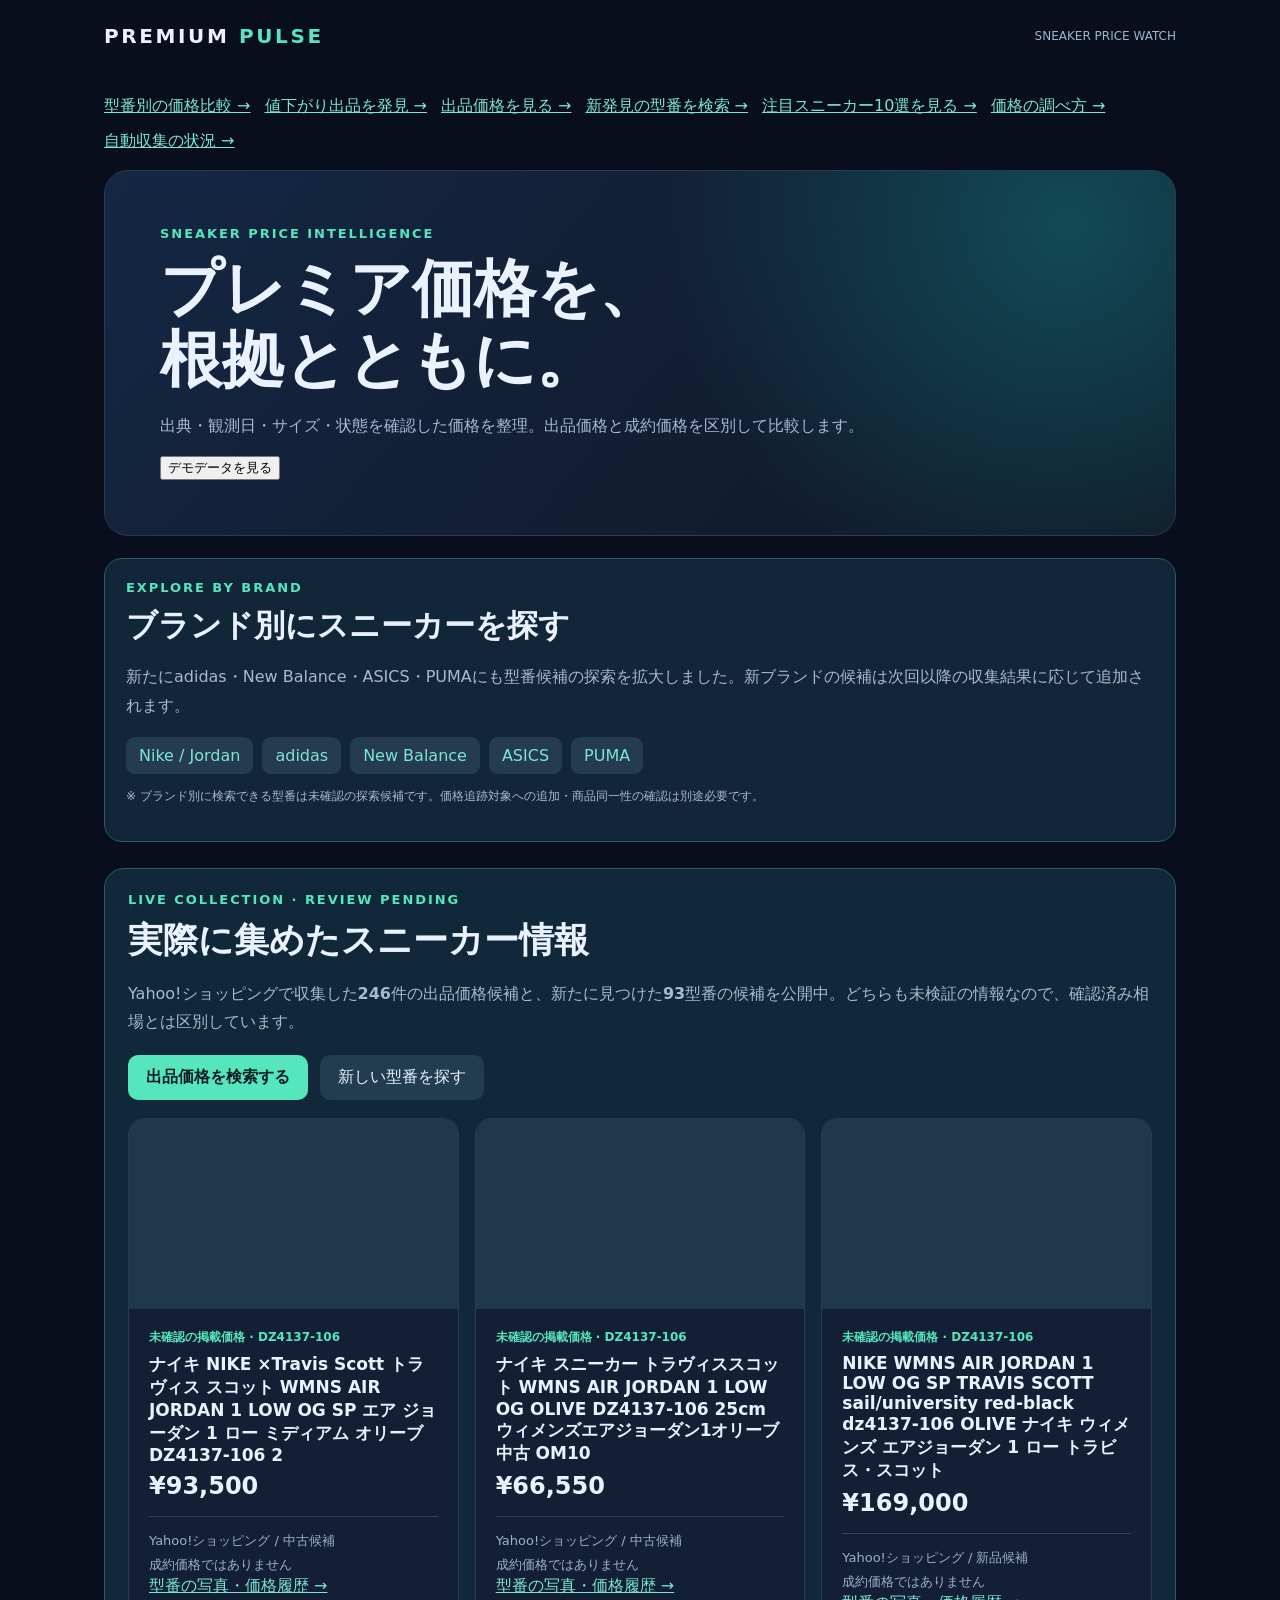
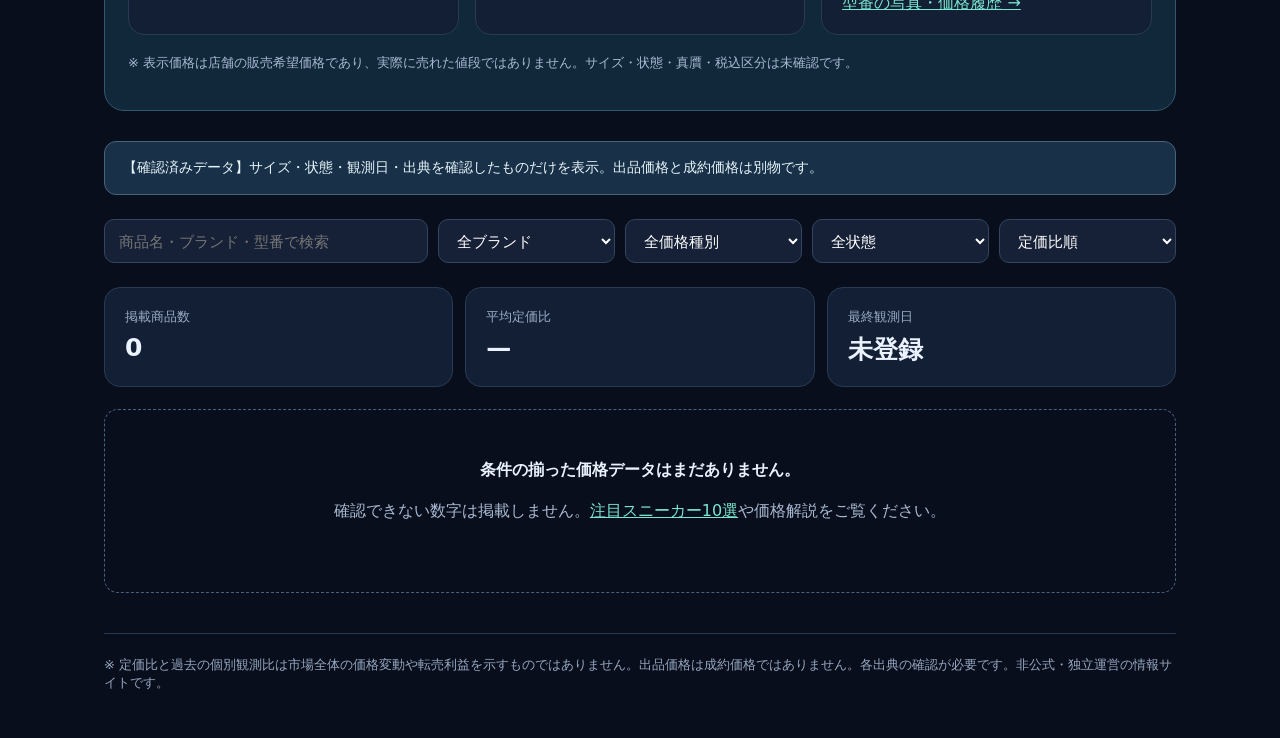
==== index.html @ 26bb5012 "Promote multi-brand sneaker discovery on homepage" ====
<!doctype html><html lang="ja"><head><meta charset="UTF-8"><meta name="viewport" content="width=device-width,initial-scale=1"><title>PREMIUM PULSE｜スニーカー価格ウォッチ</title><meta name="description" content="出典を確認できるスニーカー価格情報を整理。定価と参考出品価格を比較します。"><style>
:root{font-family:system-ui,-apple-system,'Hiragino Kaku Gothic ProN',Meiryo,sans-serif;color:#eaf1ff;background:#080e1b}*{box-sizing:border-box}body{margin:0}main{max-width:1120px;padding:24px;margin:auto}header{display:flex;align-items:center;justify-content:space-between;gap:12px;margin-bottom:48px}.logo{font-weight:900;letter-spacing:.13em;font-size:20px}.logo span{color:#55e6bd}.eyebrow{color:#55e6bd;font-size:13px;letter-spacing:.15em;font-weight:800}h1{font-size:clamp(32px,6vw,62px);line-height:1.15;margin:12px 0}p{color:#a9b9d2;line-height:1.8}.hero{border:1px solid #283a54;border-radius:24px;padding:clamp(22px,5vw,55px);background:radial-gradient(circle at 90% 15%,#124a56,transparent 40%),linear-gradient(130deg,#142743,#101725);margin-bottom:22px}.notice{background:#193148;color:#e7f5fb;border:1px solid #466577;padding:14px 18px;border-radius:12px;font-size:14px;line-height:1.7}.controls{display:flex;flex-wrap:wrap;gap:10px;margin:24px 0}.controls>*{min-height:44px;border-radius:10px;border:1px solid #34455f;background:#162137;color:white;padding:10px 14px;font-size:15px}input{flex:2;min-width:200px}select{flex:1;min-width:150px}button{cursor:pointer}button:hover{border-color:#55e6bd}.stats{display:grid;grid-template-columns:repeat(3,1fr);gap:12px;margin-bottom:22px}.stat,.card{background:#121f34;border:1px solid #293b54;border-radius:16px}.stat{padding:20px}.stat small{display:block;color:#9aacc6}.stat strong{display:block;font-size:25px;margin-top:7px}.cards{display:grid;grid-template-columns:repeat(auto-fit,minmax(250px,1fr));gap:16px}.card{overflow:hidden}.art{padding:24px;background:linear-gradient(125deg,#203f59,#143340);display:flex;justify-content:space-between;font-size:45px}.candidate-photo{height:190px;display:flex;align-items:center;justify-content:center;background:#20394a;color:#b6c8d7;overflow:hidden}.candidate-photo img{width:100%;height:100%;object-fit:contain;background:#f5f5f5}.rank{font-size:12px;border:1px solid #5fb6af;border-radius:30px;color:#bff9e8;padding:6px 12px;height:max-content}.content{padding:20px}.brand{color:#55e6bd;font-size:12px;font-weight:800;text-transform:uppercase}h3{font-size:21px;margin:7px 0}.sku,.meta{font-size:13px;color:#9eb1cc;line-height:1.8}.prices{display:grid;grid-template-columns:1fr 1fr;gap:8px;margin:18px 0}.prices small{display:block;font-size:11px;color:#92a8c3}.prices strong{font-size:18px}.tags{display:flex;gap:8px;flex-wrap:wrap}.tag{border-radius:6px;padding:5px 8px;background:#243c54;color:#eaf1ff;font-size:13px}.tag.up{color:#7af0c9}.meta{border-top:1px solid #304059;margin-top:16px;padding-top:12px;overflow-wrap:anywhere}a{color:#7be6d0}.empty{grid-column:1/-1;text-align:center;padding:50px 20px;border:1px dashed #4a627e;border-radius:14px}footer{margin-top:40px;border-top:1px solid #27394f;padding:22px 0;font-size:13px;color:#96a7c1}@media(max-width:580px){main{padding:15px}.stats{grid-template-columns:repeat(2,1fr)}.stat:last-child{grid-column:span 2}header{margin-bottom:20px}}
</style><script async src="https://www.googletagmanager.com/gtag/js?id=G-8F23HQRW4W"></script><script>window.dataLayer=window.dataLayer||[];function gtag(){dataLayer.push(arguments)}gtag('js',new Date());gtag('config','G-8F23HQRW4W');</script></head><body><main><header><div class="logo">PREMIUM <span>PULSE</span></div><div style="font-size:12px;color:#a1b5cc">SNEAKER PRICE WATCH</div></header><div style="margin:0 0 18px;display:flex;gap:14px;flex-wrap:wrap"><a href="./compare.html">型番別の価格比較 →</a><a href="./drops.html">値下がり出品を発見 →</a><a href="./listings.html">出品価格を見る →</a><a href="./models.html">新発見の型番を検索 →</a><a href="./watchlist.html">注目スニーカー10選を見る →</a><a href="./research.html">価格の調べ方 →</a><a href="./status.html">自動収集の状況 →</a></div><section class="hero"><div class="eyebrow">SNEAKER PRICE INTELLIGENCE</div><h1>プレミア価格を、<br>根拠とともに。</h1><p>出典・観測日・サイズ・状態を確認した価格を整理。出品価格と成約価格を区別して比較します。</p><button id="mode" aria-label="デモ表示切り替え">デモデータを見る</button></section><section style="margin:20px 0 26px;padding:21px;border:1px solid #31596b;border-radius:18px;background:#112638"><div class="eyebrow">EXPLORE BY BRAND</div><h2 style="margin:10px 0;font-size:clamp(23px,4vw,31px)">ブランド別にスニーカーを探す</h2><p>新たにadidas・New Balance・ASICS・PUMAにも型番候補の探索を拡大しました。新ブランドの候補は次回以降の収集結果に応じて追加されます。</p><div style="display:flex;flex-wrap:wrap;gap:9px;margin:12px 0"><a href="./models.html?brand=Nike" style="padding:9px 13px;background:#253c50;border-radius:9px;text-decoration:none">Nike / Jordan</a><a href="./models.html?brand=adidas" style="padding:9px 13px;background:#253c50;border-radius:9px;text-decoration:none">adidas</a><a href="./models.html?brand=New%20Balance" style="padding:9px 13px;background:#253c50;border-radius:9px;text-decoration:none">New Balance</a><a href="./models.html?brand=ASICS" style="padding:9px 13px;background:#253c50;border-radius:9px;text-decoration:none">ASICS</a><a href="./models.html?brand=PUMA" style="padding:9px 13px;background:#253c50;border-radius:9px;text-decoration:none">PUMA</a></div><p style="font-size:12px">※ ブランド別に検索できる型番は未確認の探索候補です。価格追跡対象への追加・商品同一性の確認は別途必要です。</p></section><section id="collected" style="margin:22px 0 30px;padding:23px;border:1px solid #31596b;background:#10283a;border-radius:20px"><div class="eyebrow">LIVE COLLECTION · REVIEW PENDING</div><h2 style="font-size:clamp(23px,4vw,35px);margin:10px 0">実際に集めたスニーカー情報</h2><p>Yahoo!ショッピングで収集した<strong id="candidateCount">—</strong>件の出品価格候補と、新たに見つけた<strong id="modelCount">—</strong>型番の候補を公開中。どちらも未検証の情報なので、確認済み相場とは区別しています。</p><div style="display:flex;gap:12px;flex-wrap:wrap;margin:18px 0"><a href="./listings.html" style="background:#55e6bd;color:#091a25;padding:12px 18px;border-radius:10px;font-weight:800;text-decoration:none">出品価格を検索する</a><a href="./models.html" style="background:#233d50;color:#eaf1ff;padding:12px 18px;border-radius:10px;text-decoration:none">新しい型番を探す</a></div><div id="collectedPreview" class="cards"><div class="empty">収集した出品情報を読み込み中…</div></div><p style="font-size:13px;margin-top:16px">※ 表示価格は店舗の販売希望価格であり、実際に売れた値段ではありません。サイズ・状態・真贋・税込区分は未確認です。</p></section><div class="notice" id="notice">データ読み込み中...</div><div class="controls"><input id="search" placeholder="商品名・ブランド・型番で検索" aria-label="検索"><select id="brand" aria-label="ブランド"><option value="">全ブランド</option></select><select id="type" aria-label="価格の種類"><option value="">全価格種別</option><option value="sale">成約価格</option><option value="listing">出品価格</option></select><select id="condition" aria-label="商品状態"><option value="">全状態</option><option value="new">新品</option><option value="used">中古</option></select><select id="sort" aria-label="並び替え"><option value="premium">定価比順</option><option value="change">前回比順</option><option value="price">観測価格順</option><option value="name">商品名順</option></select></div><div class="stats"><div class="stat"><small>掲載商品数</small><strong id="total">—</strong></div><div class="stat"><small>平均定価比</small><strong id="avg">—</strong></div><div class="stat"><small>最終観測日</small><strong id="date">—</strong></div></div><div id="cards" class="cards"></div><footer>※ 定価比と過去の個別観測比は市場全体の価格変動や転売利益を示すものではありません。出品価格は成約価格ではありません。各出典の確認が必要です。非公式・独立運営の情報サイトです。</footer></main><script>
const demo={mode:"demo",updated:"2026-11-13",items:[
{id:"sample-a",name:"限定スニーカー SAMPLE A",brand:"DEMO",sku:"SAMPLE-01",size_cm:27,condition:"new",price_type:"listing",tax_basis:"tax_included",retail:20000,observed_price:30000,prior_price:28000,prior_checked:"2026-11-01",checked:"2026-11-13",source:"",retail_source:"",note:"架空のデモデータ"},
{id:"sample-b",name:"限定スニーカー SAMPLE B",brand:"DEMO",sku:"SAMPLE-02",size_cm:28,condition:"used",price_type:"sale",tax_basis:"tax_included",retail:18000,observed_price:21000,prior_price:null,prior_checked:null,checked:"2026-11-13",source:"",retail_source:"",note:"架空のデモデータ"}]};
let verified={mode:"verified",updated:null,items:[]},isDemo=false;
const el=id=>document.getElementById(id);
const yen=n=>"¥"+Number(n).toLocaleString("ja-JP");
const pct=(a,b)=>a!=null&&b!=null&&Number(b)>0?(Number(a)/Number(b)-1)*100:null;
const fmt=n=>n==null?"—":(n>0?"+":"")+n.toFixed(1)+"%";
const esc=s=>String(s??"").replace(/[&<>"']/g,c=>({"&":"&amp;","<":"&lt;",">":"&gt;",'"':"&quot;","'":"&#39;"}[c]));
const safeURL=s=>{try{const u=new URL(s);return u.protocol==="https:"?u.href:""}catch{return ""}};
function render(){
const d=isDemo?demo:verified,items=d.items;
el("mode").textContent=isDemo?"確認済みデータを見る":"デモデータを見る";
el("notice").textContent=isDemo?"【デモ表示】掲載数値はすべて架空のサンプル。実際の価格ではありません。":"【確認済みデータ】サイズ・状態・観測日・出典を確認したものだけを表示。出品価格と成約価格は別物です。";
el("total").textContent=items.length;el("date").textContent=d.updated||"未登録";
const scores=items.map(x=>pct(x.observed_price,x.retail)).filter(x=>x!==null);
el("avg").textContent=scores.length?fmt(scores.reduce((a,b)=>a+b,0)/scores.length):"—";
const brands=[...new Set(items.map(x=>x.brand))].sort(),old=el("brand").value;
el("brand").innerHTML='<option value="">全ブランド</option>'+brands.map(x=>'<option value="'+esc(x)+'">'+esc(x)+'</option>').join("");
el("brand").value=brands.includes(old)?old:"";
const q=el("search").value.trim().toLowerCase();
let list=items.filter(x=>(!q||[x.name,x.brand,x.sku,x.size_cm].join(" ").toLowerCase().includes(q))
&&(!el("brand").value||x.brand===el("brand").value)
&&(!el("type").value||x.price_type===el("type").value)
&&(!el("condition").value||x.condition===el("condition").value));
const sort=el("sort").value;
const key=x=>sort==="change"?(pct(x.observed_price,x.prior_price)??-Infinity):sort==="price"?x.observed_price:(pct(x.observed_price,x.retail)??-Infinity);
list.sort((a,b)=>sort==="name"?a.name.localeCompare(b.name):key(b)-key(a));
el("cards").innerHTML=list.length?list.map((x,i)=>{
const kind=x.price_type==="sale"?"成約価格":"出品価格",state=x.condition==="new"?"新品":"中古";
const prior=x.prior_price!=null&&x.prior_checked?fmt(pct(x.observed_price,x.prior_price)):"比較対象なし";
const source=safeURL(x.source),retailSource=safeURL(x.retail_source);
return '<article class="card"><div class="art"><span>👟</span><span class="rank">#'+(i+1)+' '+(isDemo?'DEMO':'観測')+'</span></div><div class="content"><div class="brand">'+esc(x.brand)+'</div><h3>'+esc(x.name)+'</h3><div class="sku">型番：'+esc(x.sku)+'<br>サイズ：'+esc(x.size_cm)+'cm ／ 状態：'+state+' ／ '+(x.tax_basis==="tax_included"?"税込":"税抜")+'</div><div class="prices"><div><small>参考定価</small><strong>'+yen(x.retail)+'</strong></div><div><small>'+kind+'</small><strong>'+yen(x.observed_price)+'</strong></div></div><div class="tags"><span class="tag up">定価比 '+fmt(pct(x.observed_price,x.retail))+'</span><span class="tag">過去の同条件観測比 '+prior+'</span></div><div class="meta">観測日：'+esc(x.checked)+(x.prior_checked?'<br>前回観測日：'+esc(x.prior_checked):'')+'<br>'+(source?'<a href="'+esc(source)+'" target="_blank" rel="noopener noreferrer">価格の出典 ↗</a>':'デモ価格')+(retailSource?' ／ <a href="'+esc(retailSource)+'" target="_blank" rel="noopener noreferrer">定価の出典 ↗</a>':'')+(x.note?'<br>'+esc(x.note):'')+'</div></div></article>'}).join(""):
'<div class="empty"><strong>'+ (isDemo?'検索に一致するデモ商品はありません。':'条件の揃った価格データはまだありません。')+'</strong><p>確認できない数字は掲載しません。<a href="./watchlist.html">注目スニーカー10選</a>や価格解説をご覧ください。</p></div>';
}
["search","brand","type","condition","sort"].forEach(id=>el(id).addEventListener(id==="search"?"input":"change",render));
el("mode").addEventListener("click",()=>{isDemo=!isDemo;el("search").value="";render()});
fetch("./data/latest.json",{cache:"no-store"}).then(r=>r.ok?r.json():null).then(v=>{if(v?.mode==="verified"&&Array.isArray(v.items))verified=v;render()}).catch(()=>render());
render();

// Show independently sourced but unverified candidate data even when the verified table is empty.
const previewEsc=s=>String(s??'').replace(/[&<>"']/g,c=>({'&':'&amp;','<':'&lt;','>':'&gt;','"':'&quot;',"'":'&#39;'}[c]));
fetch('./data/review_candidates.json',{cache:'no-store'}).then(r=>r.json()).then(d=>{
 const rows=(Array.isArray(d.candidates)?d.candidates:[]).filter(x=>x.verification==='pending'&&Number.isSafeInteger(x.price_jpy)&&x.price_jpy>0);
 document.getElementById('candidateCount').textContent=rows.length;
 const preview=document.getElementById('collectedPreview');
 preview.innerHTML=rows.slice(0,3).map(x=>'<article class="card"><div class="candidate-photo">'+(safeURL(x.image_url)&&((host)=>host==="yimg.jp"||host.endsWith(".yimg.jp"))(new URL(x.image_url).hostname)?'<img src="'+previewEsc(x.image_url)+'" loading="lazy" referrerpolicy="no-referrer" alt="'+previewEsc(x.name)+'の商品掲載画像" onerror="this.remove();this.parentElement.textContent=\'NO IMAGE\'">':'NO IMAGE')+'</div><div class="content"><div class="brand">未確認の掲載価格 · '+previewEsc(x.watch_sku)+'</div><h3 style="font-size:17px">'+previewEsc(x.name)+'</h3><strong style="font-size:24px">¥'+Number(x.price_jpy).toLocaleString('ja-JP')+'</strong><div class="meta">Yahoo!ショッピング / '+(x.condition_hint==='used'?'中古候補':x.condition_hint==='new'?'新品候補':'状態不明')+'<br>成約価格ではありません</div><a href="./product.html?sku='+encodeURIComponent(x.watch_sku)+'">型番の写真・価格履歴 →</a></div></article>').join('')||'<div class="empty">収集済みの候補はまだありません。</div>';
}).catch(()=>{document.getElementById('collectedPreview').textContent='出品データの読み込みに失敗しました。'});
fetch('./data/discovery_queue.json',{cache:'no-store'}).then(r=>r.json()).then(d=>document.getElementById('modelCount').textContent=Array.isArray(d.candidates)?d.candidates.length:0).catch(()=>{});
</script></body></html>
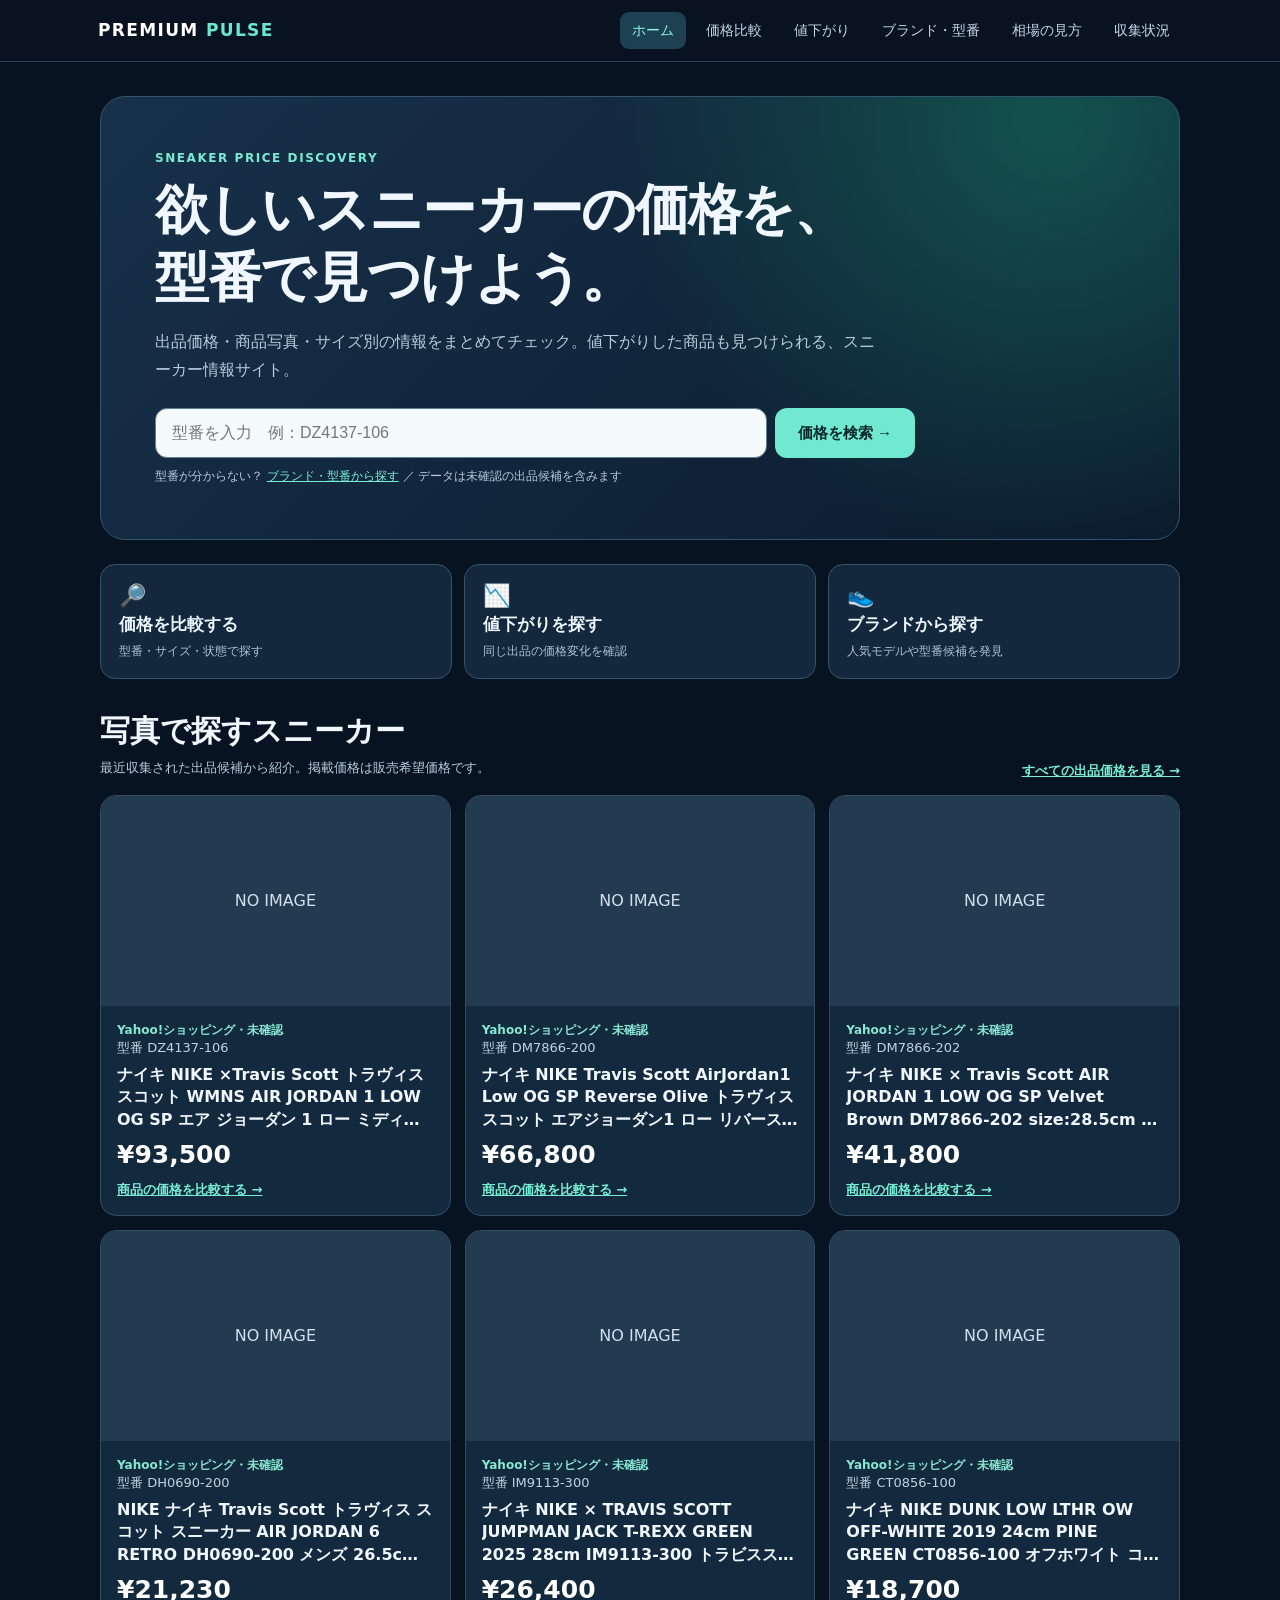
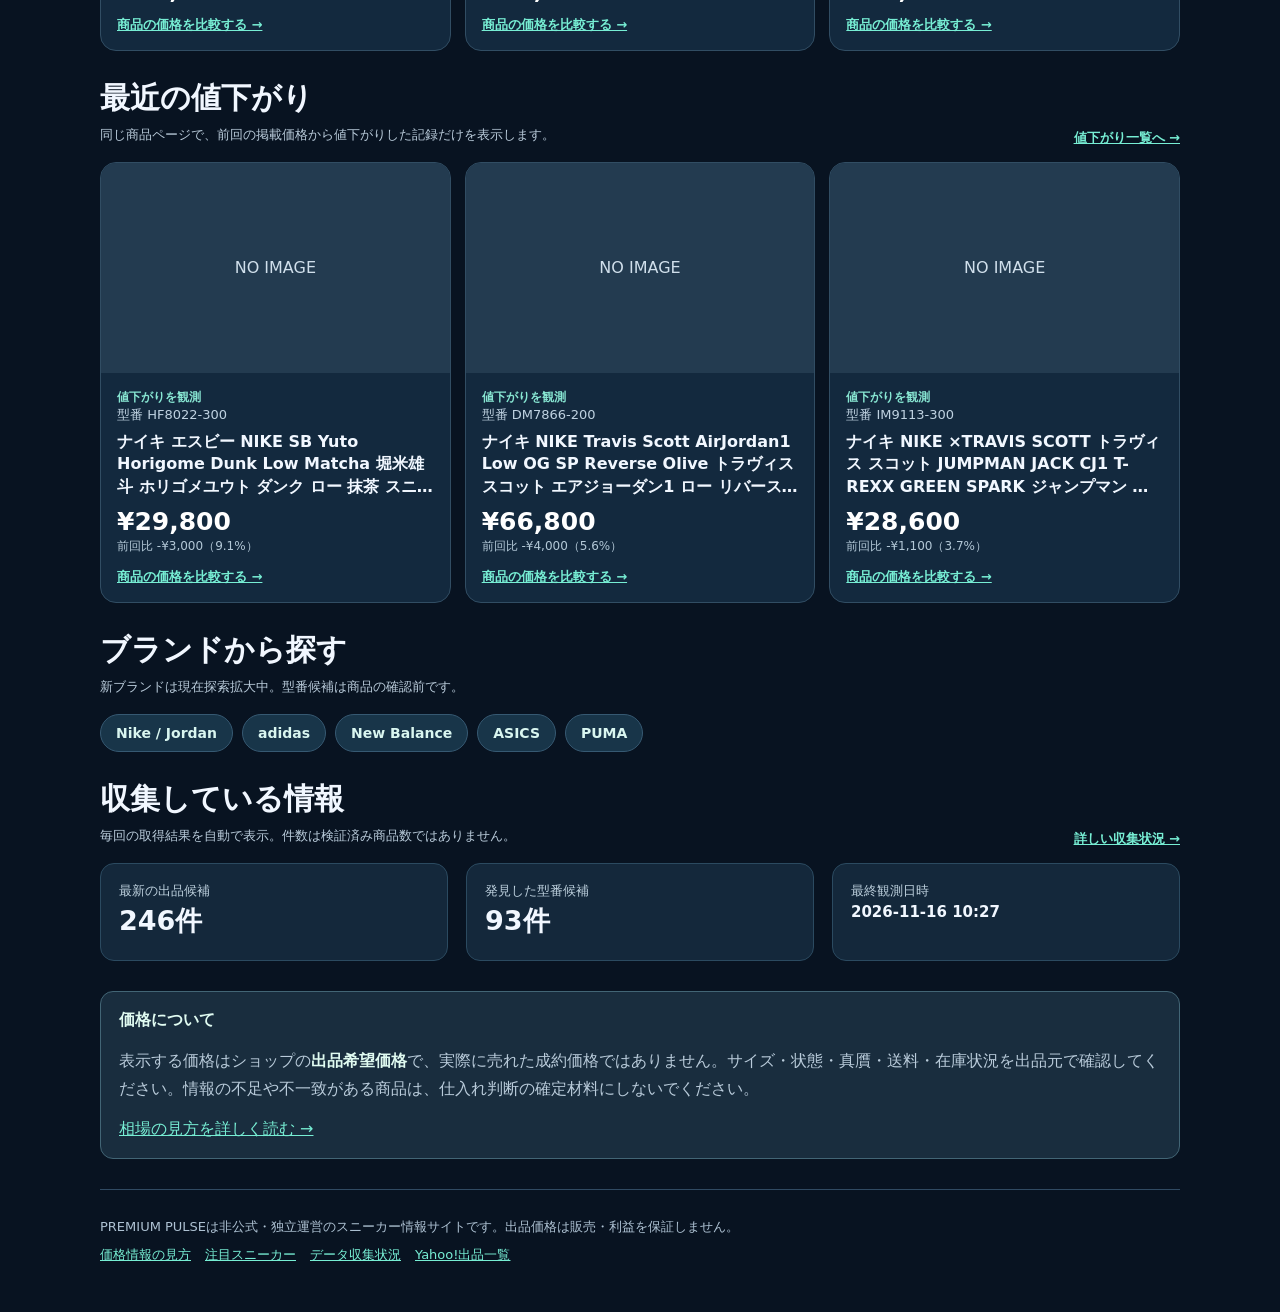
==== commit c5455f28: "Redesign homepage around SKU search, image-led products, price drops and simple navigation" ====
--- a/index.html
+++ b/index.html
@@ -1,53 +1,115 @@
-<!doctype html><html lang="ja"><head><meta charset="UTF-8"><meta name="viewport" content="width=device-width,initial-scale=1"><title>PREMIUM PULSE｜スニーカー価格ウォッチ</title><meta name="description" content="出典を確認できるスニーカー価格情報を整理。定価と参考出品価格を比較します。"><style>
-:root{font-family:system-ui,-apple-system,'Hiragino Kaku Gothic ProN',Meiryo,sans-serif;color:#eaf1ff;background:#080e1b}*{box-sizing:border-box}body{margin:0}main{max-width:1120px;padding:24px;margin:auto}header{display:flex;align-items:center;justify-content:space-between;gap:12px;margin-bottom:48px}.logo{font-weight:900;letter-spacing:.13em;font-size:20px}.logo span{color:#55e6bd}.eyebrow{color:#55e6bd;font-size:13px;letter-spacing:.15em;font-weight:800}h1{font-size:clamp(32px,6vw,62px);line-height:1.15;margin:12px 0}p{color:#a9b9d2;line-height:1.8}.hero{border:1px solid #283a54;border-radius:24px;padding:clamp(22px,5vw,55px);background:radial-gradient(circle at 90% 15%,#124a56,transparent 40%),linear-gradient(130deg,#142743,#101725);margin-bottom:22px}.notice{background:#193148;color:#e7f5fb;border:1px solid #466577;padding:14px 18px;border-radius:12px;font-size:14px;line-height:1.7}.controls{display:flex;flex-wrap:wrap;gap:10px;margin:24px 0}.controls>*{min-height:44px;border-radius:10px;border:1px solid #34455f;background:#162137;color:white;padding:10px 14px;font-size:15px}input{flex:2;min-width:200px}select{flex:1;min-width:150px}button{cursor:pointer}button:hover{border-color:#55e6bd}.stats{display:grid;grid-template-columns:repeat(3,1fr);gap:12px;margin-bottom:22px}.stat,.card{background:#121f34;border:1px solid #293b54;border-radius:16px}.stat{padding:20px}.stat small{display:block;color:#9aacc6}.stat strong{display:block;font-size:25px;margin-top:7px}.cards{display:grid;grid-template-columns:repeat(auto-fit,minmax(250px,1fr));gap:16px}.card{overflow:hidden}.art{padding:24px;background:linear-gradient(125deg,#203f59,#143340);display:flex;justify-content:space-between;font-size:45px}.candidate-photo{height:190px;display:flex;align-items:center;justify-content:center;background:#20394a;color:#b6c8d7;overflow:hidden}.candidate-photo img{width:100%;height:100%;object-fit:contain;background:#f5f5f5}.rank{font-size:12px;border:1px solid #5fb6af;border-radius:30px;color:#bff9e8;padding:6px 12px;height:max-content}.content{padding:20px}.brand{color:#55e6bd;font-size:12px;font-weight:800;text-transform:uppercase}h3{font-size:21px;margin:7px 0}.sku,.meta{font-size:13px;color:#9eb1cc;line-height:1.8}.prices{display:grid;grid-template-columns:1fr 1fr;gap:8px;margin:18px 0}.prices small{display:block;font-size:11px;color:#92a8c3}.prices strong{font-size:18px}.tags{display:flex;gap:8px;flex-wrap:wrap}.tag{border-radius:6px;padding:5px 8px;background:#243c54;color:#eaf1ff;font-size:13px}.tag.up{color:#7af0c9}.meta{border-top:1px solid #304059;margin-top:16px;padding-top:12px;overflow-wrap:anywhere}a{color:#7be6d0}.empty{grid-column:1/-1;text-align:center;padding:50px 20px;border:1px dashed #4a627e;border-radius:14px}footer{margin-top:40px;border-top:1px solid #27394f;padding:22px 0;font-size:13px;color:#96a7c1}@media(max-width:580px){main{padding:15px}.stats{grid-template-columns:repeat(2,1fr)}.stat:last-child{grid-column:span 2}header{margin-bottom:20px}}
-</style><script async src="https://www.googletagmanager.com/gtag/js?id=G-8F23HQRW4W"></script><script>window.dataLayer=window.dataLayer||[];function gtag(){dataLayer.push(arguments)}gtag('js',new Date());gtag('config','G-8F23HQRW4W');</script></head><body><main><header><div class="logo">PREMIUM <span>PULSE</span></div><div style="font-size:12px;color:#a1b5cc">SNEAKER PRICE WATCH</div></header><div style="margin:0 0 18px;display:flex;gap:14px;flex-wrap:wrap"><a href="./compare.html">型番別の価格比較 →</a><a href="./drops.html">値下がり出品を発見 →</a><a href="./listings.html">出品価格を見る →</a><a href="./models.html">新発見の型番を検索 →</a><a href="./watchlist.html">注目スニーカー10選を見る →</a><a href="./research.html">価格の調べ方 →</a><a href="./status.html">自動収集の状況 →</a></div><section class="hero"><div class="eyebrow">SNEAKER PRICE INTELLIGENCE</div><h1>プレミア価格を、<br>根拠とともに。</h1><p>出典・観測日・サイズ・状態を確認した価格を整理。出品価格と成約価格を区別して比較します。</p><button id="mode" aria-label="デモ表示切り替え">デモデータを見る</button></section><section style="margin:20px 0 26px;padding:21px;border:1px solid #31596b;border-radius:18px;background:#112638"><div class="eyebrow">EXPLORE BY BRAND</div><h2 style="margin:10px 0;font-size:clamp(23px,4vw,31px)">ブランド別にスニーカーを探す</h2><p>新たにadidas・New Balance・ASICS・PUMAにも型番候補の探索を拡大しました。新ブランドの候補は次回以降の収集結果に応じて追加されます。</p><div style="display:flex;flex-wrap:wrap;gap:9px;margin:12px 0"><a href="./models.html?brand=Nike" style="padding:9px 13px;background:#253c50;border-radius:9px;text-decoration:none">Nike / Jordan</a><a href="./models.html?brand=adidas" style="padding:9px 13px;background:#253c50;border-radius:9px;text-decoration:none">adidas</a><a href="./models.html?brand=New%20Balance" style="padding:9px 13px;background:#253c50;border-radius:9px;text-decoration:none">New Balance</a><a href="./models.html?brand=ASICS" style="padding:9px 13px;background:#253c50;border-radius:9px;text-decoration:none">ASICS</a><a href="./models.html?brand=PUMA" style="padding:9px 13px;background:#253c50;border-radius:9px;text-decoration:none">PUMA</a></div><p style="font-size:12px">※ ブランド別に検索できる型番は未確認の探索候補です。価格追跡対象への追加・商品同一性の確認は別途必要です。</p></section><section id="collected" style="margin:22px 0 30px;padding:23px;border:1px solid #31596b;background:#10283a;border-radius:20px"><div class="eyebrow">LIVE COLLECTION · REVIEW PENDING</div><h2 style="font-size:clamp(23px,4vw,35px);margin:10px 0">実際に集めたスニーカー情報</h2><p>Yahoo!ショッピングで収集した<strong id="candidateCount">—</strong>件の出品価格候補と、新たに見つけた<strong id="modelCount">—</strong>型番の候補を公開中。どちらも未検証の情報なので、確認済み相場とは区別しています。</p><div style="display:flex;gap:12px;flex-wrap:wrap;margin:18px 0"><a href="./listings.html" style="background:#55e6bd;color:#091a25;padding:12px 18px;border-radius:10px;font-weight:800;text-decoration:none">出品価格を検索する</a><a href="./models.html" style="background:#233d50;color:#eaf1ff;padding:12px 18px;border-radius:10px;text-decoration:none">新しい型番を探す</a></div><div id="collectedPreview" class="cards"><div class="empty">収集した出品情報を読み込み中…</div></div><p style="font-size:13px;margin-top:16px">※ 表示価格は店舗の販売希望価格であり、実際に売れた値段ではありません。サイズ・状態・真贋・税込区分は未確認です。</p></section><div class="notice" id="notice">データ読み込み中...</div><div class="controls"><input id="search" placeholder="商品名・ブランド・型番で検索" aria-label="検索"><select id="brand" aria-label="ブランド"><option value="">全ブランド</option></select><select id="type" aria-label="価格の種類"><option value="">全価格種別</option><option value="sale">成約価格</option><option value="listing">出品価格</option></select><select id="condition" aria-label="商品状態"><option value="">全状態</option><option value="new">新品</option><option value="used">中古</option></select><select id="sort" aria-label="並び替え"><option value="premium">定価比順</option><option value="change">前回比順</option><option value="price">観測価格順</option><option value="name">商品名順</option></select></div><div class="stats"><div class="stat"><small>掲載商品数</small><strong id="total">—</strong></div><div class="stat"><small>平均定価比</small><strong id="avg">—</strong></div><div class="stat"><small>最終観測日</small><strong id="date">—</strong></div></div><div id="cards" class="cards"></div><footer>※ 定価比と過去の個別観測比は市場全体の価格変動や転売利益を示すものではありません。出品価格は成約価格ではありません。各出典の確認が必要です。非公式・独立運営の情報サイトです。</footer></main><script>
-const demo={mode:"demo",updated:"2026-11-13",items:[
-{id:"sample-a",name:"限定スニーカー SAMPLE A",brand:"DEMO",sku:"SAMPLE-01",size_cm:27,condition:"new",price_type:"listing",tax_basis:"tax_included",retail:20000,observed_price:30000,prior_price:28000,prior_checked:"2026-11-01",checked:"2026-11-13",source:"",retail_source:"",note:"架空のデモデータ"},
-{id:"sample-b",name:"限定スニーカー SAMPLE B",brand:"DEMO",sku:"SAMPLE-02",size_cm:28,condition:"used",price_type:"sale",tax_basis:"tax_included",retail:18000,observed_price:21000,prior_price:null,prior_checked:null,checked:"2026-11-13",source:"",retail_source:"",note:"架空のデモデータ"}]};
-let verified={mode:"verified",updated:null,items:[]},isDemo=false;
+<!doctype html>
+<html lang="ja"><head>
+<meta charset="utf-8"><meta name="viewport" content="width=device-width,initial-scale=1">
+<title>PREMIUM PULSE｜スニーカーの出品価格・値下がり情報を検索</title>
+<meta name="description" content="スニーカーの型番から出品価格・商品写真・サイズ・値下がり履歴を検索。Nike、adidas、New Balanceなどの候補情報を掲載。">
+<link rel="stylesheet" href="./site-nav.css">
+<style>
+:root{font-family:system-ui,-apple-system,"Hiragino Kaku Gothic ProN",Meiryo,sans-serif;background:#081321;color:#f1f7ff}
+*{box-sizing:border-box}body{margin:0}main{max-width:1120px;padding:20px;margin:auto}
+a{color:#77eed4}p{color:#b9cbda;line-height:1.75}
+.hero{padding:clamp(26px,5vw,54px);border-radius:25px;background:radial-gradient(circle at 88% 5%,#13524e 0,transparent 42%),linear-gradient(135deg,#17314a,#0b1b2e);border:1px solid #31556d;margin:14px 0 24px}
+.eyebrow{font-size:12px;font-weight:800;letter-spacing:.13em;color:#7bead4}
+h1{font-size:clamp(29px,5vw,54px);line-height:1.26;letter-spacing:-.025em;margin:11px 0 9px}
+h2{font-size:clamp(22px,3.3vw,30px);margin:0}
+.hero p{max-width:720px}
+.search-form{display:flex;gap:8px;margin:24px 0 10px;max-width:760px}
+.search-form input{min-width:0;flex:1;padding:15px 16px;border-radius:12px;border:1px solid #5f8193;background:#f5fafb;color:#102437;font-size:16px}
+.search-form button,.primary-link{border:0;border-radius:12px;background:#70e9d0;color:#09262b;font-weight:850;padding:13px 23px;cursor:pointer;text-align:center;text-decoration:none;font-size:15px;white-space:nowrap}
+.search-form button:hover,.primary-link:hover{background:#9cf8e5}
+.hint{font-size:12px;color:#b6cbdd}
+.quick{display:grid;grid-template-columns:repeat(3,minmax(0,1fr));gap:12px;margin:20px 0 32px}
+.quick a{padding:18px;border:1px solid #33546c;border-radius:15px;background:#13283c;text-decoration:none;color:#eef7ff;min-width:0}
+.quick a:hover,.product:hover{border-color:#78dfcb}
+.quick strong{display:block;font-size:17px}.quick small{display:block;margin-top:7px;color:#aac3d5;font-size:12px}
+.icon{font-size:22px;display:block;margin-bottom:5px}
+.section-head{display:flex;justify-content:space-between;align-items:end;gap:12px;flex-wrap:wrap;margin:27px 0 15px}
+.section-head p{margin:5px 0 0;font-size:13px}
+.link-more{font-size:13px;font-weight:700}
+.products{display:grid;grid-template-columns:repeat(3,minmax(0,1fr));gap:14px}
+.product{border:1px solid #314d63;border-radius:16px;background:#13293e;overflow:hidden}
+.photo{height:210px;background:#233b50;color:#d0dfeb;display:flex;align-items:center;justify-content:center;overflow:hidden}
+.photo img{width:100%;height:100%;object-fit:contain;background:#f8f8f8}
+.product-body{padding:16px}
+.source{color:#88e7d3;font-size:12px;font-weight:750}
+.product h3{font-size:16px;line-height:1.4;margin:7px 0 9px;min-height:65px;display:-webkit-box;-webkit-line-clamp:3;-webkit-box-orient:vertical;overflow:hidden}
+.price{font-size:25px;font-weight:850;color:#fff}
+.sku{font-size:13px;color:#bfd2e1}
+.mini-link{display:inline-block;margin-top:12px;font-weight:750;font-size:13px}
+.note{font-size:12px;color:#b3c8d7;line-height:1.7}
+.brands{display:flex;gap:9px;flex-wrap:wrap;margin:14px 0 6px}
+.brands a{background:#183549;border:1px solid #365972;border-radius:99px;padding:10px 15px;text-decoration:none;font-weight:700;color:#d9f6f0;font-size:14px}
+.brands a:hover{background:#29576a}
+.collection{display:flex;gap:18px;flex-wrap:wrap;margin:12px 0 30px}
+.collection .metric{flex:1;min-width:150px;background:#14283b;border:1px solid #2b4a60;padding:18px;border-radius:14px}
+.metric small{display:block;color:#bed1de}.metric strong{display:block;font-size:27px;margin:3px 0}
+.notice{border:1px solid #426575;background:#192d3e;padding:18px;border-radius:13px;margin:26px 0}
+.notice strong{color:#e0fbf1}
+footer{border-top:1px solid #304a62;padding:28px 0;margin-top:30px;font-size:13px;color:#aec2d3}
+.footer-links{display:flex;flex-wrap:wrap;gap:14px;margin-top:10px}
+.empty{border:1px dashed #60758a;border-radius:13px;padding:26px;color:#bed0df;grid-column:1/-1}
+@media(max-width:800px){.products{grid-template-columns:repeat(2,minmax(0,1fr))}.quick{grid-template-columns:1fr 1fr}.quick a:last-child{grid-column:1/-1}}
+@media(max-width:540px){main{padding:14px}.hero{padding:25px 18px}.search-form{flex-direction:column}.search-form button{width:100%;min-height:48px}.products{grid-template-columns:1fr 1fr;gap:9px}.photo{height:150px}.product-body{padding:11px}.product h3{font-size:13px;min-height:55px}.price{font-size:20px}.sku{font-size:11px}.source{font-size:11px}.quick{gap:8px}.quick a{padding:12px}.quick strong{font-size:14px}.quick small{font-size:11px}.collection{gap:8px}.collection .metric{min-width:130px;padding:13px}}
+</style>
+<script async src="https://www.googletagmanager.com/gtag/js?id=G-8F23HQRW4W"></script><script>window.dataLayer=window.dataLayer||[];function gtag(){dataLayer.push(arguments)}gtag('js',new Date());gtag('config','G-8F23HQRW4W');</script>
+<script src="./site-nav.js" defer></script>
+</head><body>
+<main>
+<section class="hero" aria-labelledby="mainTitle">
+<div class="eyebrow">SNEAKER PRICE DISCOVERY</div>
+<h1 id="mainTitle">欲しいスニーカーの価格を、<br>型番で見つけよう。</h1>
+<p>出品価格・商品写真・サイズ別の情報をまとめてチェック。値下がりした商品も見つけられる、スニーカー情報サイト。</p>
+<form class="search-form" id="skuSearch" action="./compare.html" method="get">
+<label class="pp-visually-hidden" for="skuInput">スニーカーの型番</label>
+<input id="skuInput" name="sku" placeholder="型番を入力　例：DZ4137-106" autocomplete="off" maxlength="40" required>
+<button type="submit">価格を検索 →</button>
+</form>
+<div class="hint">型番が分からない？ <a href="./models.html">ブランド・型番から探す</a> ／ データは未確認の出品候補を含みます</div>
+</section>
+<section class="quick" aria-label="便利な機能">
+<a href="./compare.html"><span class="icon" aria-hidden="true">🔎</span><strong>価格を比較する</strong><small>型番・サイズ・状態で探す</small></a>
+<a href="./drops.html"><span class="icon" aria-hidden="true">📉</span><strong>値下がりを探す</strong><small>同じ出品の価格変化を確認</small></a>
+<a href="./models.html"><span class="icon" aria-hidden="true">👟</span><strong>ブランドから探す</strong><small>人気モデルや型番候補を発見</small></a>
+</section>
+<section aria-labelledby="featuredTitle"><div class="section-head"><div><h2 id="featuredTitle">写真で探すスニーカー</h2><p>最近収集された出品候補から紹介。掲載価格は販売希望価格です。</p></div><a class="link-more" href="./compare.html">すべての出品価格を見る →</a></div>
+<div class="products" id="featured" aria-live="polite"><div class="empty">商品情報を読み込み中…</div></div>
+</section>
+<section aria-labelledby="dropsTitle"><div class="section-head"><div><h2 id="dropsTitle">最近の値下がり</h2><p>同じ商品ページで、前回の掲載価格から値下がりした記録だけを表示します。</p></div><a class="link-more" href="./drops.html">値下がり一覧へ →</a></div>
+<div class="products" id="dropPreview" aria-live="polite"><div class="empty">価格履歴を読み込み中…</div></div>
+</section>
+<section aria-labelledby="brandTitle"><div class="section-head"><div><h2 id="brandTitle">ブランドから探す</h2><p>新ブランドは現在探索拡大中。型番候補は商品の確認前です。</p></div></div>
+<div class="brands"><a href="./models.html?brand=Nike">Nike / Jordan</a><a href="./models.html?brand=adidas">adidas</a><a href="./models.html?brand=New%20Balance">New Balance</a><a href="./models.html?brand=ASICS">ASICS</a><a href="./models.html?brand=PUMA">PUMA</a></div>
+</section>
+<section aria-labelledby="collectionTitle"><div class="section-head"><div><h2 id="collectionTitle">収集している情報</h2><p>毎回の取得結果を自動で表示。件数は検証済み商品数ではありません。</p></div><a class="link-more" href="./status.html">詳しい収集状況 →</a></div>
+<div class="collection"><div class="metric"><small>最新の出品候補</small><strong id="listingCount">—</strong></div><div class="metric"><small>発見した型番候補</small><strong id="modelCount">—</strong></div><div class="metric"><small>最終観測日時</small><strong id="observed" style="font-size:15px">確認中…</strong></div></div>
+</section>
+<div class="notice"><strong>価格について</strong><p>表示する価格はショップの<strong>出品希望価格</strong>で、実際に売れた成約価格ではありません。サイズ・状態・真贋・送料・在庫状況を出品元で確認してください。情報の不足や不一致がある商品は、仕入れ判断の確定材料にしないでください。</p><a href="./research.html">相場の見方を詳しく読む →</a></div>
+<footer>PREMIUM PULSEは非公式・独立運営のスニーカー情報サイトです。出品価格は販売・利益を保証しません。
+<div class="footer-links"><a href="./research.html">価格情報の見方</a><a href="./watchlist.html">注目スニーカー</a><a href="./status.html">データ収集状況</a><a href="./listings.html">Yahoo!出品一覧</a></div></footer>
+</main>
+<script>
+(()=>{'use strict';
 const el=id=>document.getElementById(id);
-const yen=n=>"¥"+Number(n).toLocaleString("ja-JP");
-const pct=(a,b)=>a!=null&&b!=null&&Number(b)>0?(Number(a)/Number(b)-1)*100:null;
-const fmt=n=>n==null?"—":(n>0?"+":"")+n.toFixed(1)+"%";
-const esc=s=>String(s??"").replace(/[&<>"']/g,c=>({"&":"&amp;","<":"&lt;",">":"&gt;",'"':"&quot;","'":"&#39;"}[c]));
-const safeURL=s=>{try{const u=new URL(s);return u.protocol==="https:"?u.href:""}catch{return ""}};
-function render(){
-const d=isDemo?demo:verified,items=d.items;
-el("mode").textContent=isDemo?"確認済みデータを見る":"デモデータを見る";
-el("notice").textContent=isDemo?"【デモ表示】掲載数値はすべて架空のサンプル。実際の価格ではありません。":"【確認済みデータ】サイズ・状態・観測日・出典を確認したものだけを表示。出品価格と成約価格は別物です。";
-el("total").textContent=items.length;el("date").textContent=d.updated||"未登録";
-const scores=items.map(x=>pct(x.observed_price,x.retail)).filter(x=>x!==null);
-el("avg").textContent=scores.length?fmt(scores.reduce((a,b)=>a+b,0)/scores.length):"—";
-const brands=[...new Set(items.map(x=>x.brand))].sort(),old=el("brand").value;
-el("brand").innerHTML='<option value="">全ブランド</option>'+brands.map(x=>'<option value="'+esc(x)+'">'+esc(x)+'</option>').join("");
-el("brand").value=brands.includes(old)?old:"";
-const q=el("search").value.trim().toLowerCase();
-let list=items.filter(x=>(!q||[x.name,x.brand,x.sku,x.size_cm].join(" ").toLowerCase().includes(q))
-&&(!el("brand").value||x.brand===el("brand").value)
-&&(!el("type").value||x.price_type===el("type").value)
-&&(!el("condition").value||x.condition===el("condition").value));
-const sort=el("sort").value;
-const key=x=>sort==="change"?(pct(x.observed_price,x.prior_price)??-Infinity):sort==="price"?x.observed_price:(pct(x.observed_price,x.retail)??-Infinity);
-list.sort((a,b)=>sort==="name"?a.name.localeCompare(b.name):key(b)-key(a));
-el("cards").innerHTML=list.length?list.map((x,i)=>{
-const kind=x.price_type==="sale"?"成約価格":"出品価格",state=x.condition==="new"?"新品":"中古";
-const prior=x.prior_price!=null&&x.prior_checked?fmt(pct(x.observed_price,x.prior_price)):"比較対象なし";
-const source=safeURL(x.source),retailSource=safeURL(x.retail_source);
-return '<article class="card"><div class="art"><span>👟</span><span class="rank">#'+(i+1)+' '+(isDemo?'DEMO':'観測')+'</span></div><div class="content"><div class="brand">'+esc(x.brand)+'</div><h3>'+esc(x.name)+'</h3><div class="sku">型番：'+esc(x.sku)+'<br>サイズ：'+esc(x.size_cm)+'cm ／ 状態：'+state+' ／ '+(x.tax_basis==="tax_included"?"税込":"税抜")+'</div><div class="prices"><div><small>参考定価</small><strong>'+yen(x.retail)+'</strong></div><div><small>'+kind+'</small><strong>'+yen(x.observed_price)+'</strong></div></div><div class="tags"><span class="tag up">定価比 '+fmt(pct(x.observed_price,x.retail))+'</span><span class="tag">過去の同条件観測比 '+prior+'</span></div><div class="meta">観測日：'+esc(x.checked)+(x.prior_checked?'<br>前回観測日：'+esc(x.prior_checked):'')+'<br>'+(source?'<a href="'+esc(source)+'" target="_blank" rel="noopener noreferrer">価格の出典 ↗</a>':'デモ価格')+(retailSource?' ／ <a href="'+esc(retailSource)+'" target="_blank" rel="noopener noreferrer">定価の出典 ↗</a>':'')+(x.note?'<br>'+esc(x.note):'')+'</div></div></article>'}).join(""):
-'<div class="empty"><strong>'+ (isDemo?'検索に一致するデモ商品はありません。':'条件の揃った価格データはまだありません。')+'</strong><p>確認できない数字は掲載しません。<a href="./watchlist.html">注目スニーカー10選</a>や価格解説をご覧ください。</p></div>';
-}
-["search","brand","type","condition","sort"].forEach(id=>el(id).addEventListener(id==="search"?"input":"change",render));
-el("mode").addEventListener("click",()=>{isDemo=!isDemo;el("search").value="";render()});
-fetch("./data/latest.json",{cache:"no-store"}).then(r=>r.ok?r.json():null).then(v=>{if(v?.mode==="verified"&&Array.isArray(v.items))verified=v;render()}).catch(()=>render());
-render();
-
-// Show independently sourced but unverified candidate data even when the verified table is empty.
-const previewEsc=s=>String(s??'').replace(/[&<>"']/g,c=>({'&':'&amp;','<':'&lt;','>':'&gt;','"':'&quot;',"'":'&#39;'}[c]));
-fetch('./data/review_candidates.json',{cache:'no-store'}).then(r=>r.json()).then(d=>{
- const rows=(Array.isArray(d.candidates)?d.candidates:[]).filter(x=>x.verification==='pending'&&Number.isSafeInteger(x.price_jpy)&&x.price_jpy>0);
- document.getElementById('candidateCount').textContent=rows.length;
- const preview=document.getElementById('collectedPreview');
- preview.innerHTML=rows.slice(0,3).map(x=>'<article class="card"><div class="candidate-photo">'+(safeURL(x.image_url)&&((host)=>host==="yimg.jp"||host.endsWith(".yimg.jp"))(new URL(x.image_url).hostname)?'<img src="'+previewEsc(x.image_url)+'" loading="lazy" referrerpolicy="no-referrer" alt="'+previewEsc(x.name)+'の商品掲載画像" onerror="this.remove();this.parentElement.textContent=\'NO IMAGE\'">':'NO IMAGE')+'</div><div class="content"><div class="brand">未確認の掲載価格 · '+previewEsc(x.watch_sku)+'</div><h3 style="font-size:17px">'+previewEsc(x.name)+'</h3><strong style="font-size:24px">¥'+Number(x.price_jpy).toLocaleString('ja-JP')+'</strong><div class="meta">Yahoo!ショッピング / '+(x.condition_hint==='used'?'中古候補':x.condition_hint==='new'?'新品候補':'状態不明')+'<br>成約価格ではありません</div><a href="./product.html?sku='+encodeURIComponent(x.watch_sku)+'">型番の写真・価格履歴 →</a></div></article>').join('')||'<div class="empty">収集済みの候補はまだありません。</div>';
-}).catch(()=>{document.getElementById('collectedPreview').textContent='出品データの読み込みに失敗しました。'});
-fetch('./data/discovery_queue.json',{cache:'no-store'}).then(r=>r.json()).then(d=>document.getElementById('modelCount').textContent=Array.isArray(d.candidates)?d.candidates.length:0).catch(()=>{});
+const yen=n=>'¥'+Number(n).toLocaleString('ja-JP');
+const safeUrl=u=>{try{const v=new URL(u);return v.protocol==='https:'?v:null}catch{return null}};
+function photo(url,name){const wrap=document.createElement('div');wrap.className='photo';wrap.textContent='NO IMAGE';const u=safeUrl(url);
+if(u&&(/(^|\.)yimg\.jp$/i.test(u.hostname)||/(^|\.)(rakuten\.co\.jp|rakuten\.ne\.jp|r10s\.jp)$/i.test(u.hostname))){const im=document.createElement('img');im.alt=name+'の出品掲載写真';im.loading='lazy';im.referrerPolicy='no-referrer';im.src=u.href;im.onerror=()=>{wrap.replaceChildren();wrap.textContent='NO IMAGE'};wrap.replaceChildren(im)}return wrap}
+function addText(root,tag,cls,value){const n=document.createElement(tag);if(cls)n.className=cls;n.textContent=value;root.append(n);return n}
+function empty(root,message){root.replaceChildren();addText(root,'div','empty',message)}
+function card(item,detail){const c=document.createElement('article');c.className='product';c.append(photo(item.image_url,item.name||item.watch_sku||'商品'));
+const b=document.createElement('div');b.className='product-body';addText(b,'div','source',detail?'値下がりを観測':'Yahoo!ショッピング・未確認');addText(b,'div','sku','型番 '+(item.watch_sku||'不明'));addText(b,'h3','',item.name||'商品名未登録');addText(b,'div','price',yen(item.price_jpy));if(detail)addText(b,'div','note','前回比 -'+yen(detail.drop)+'（'+detail.pct.toFixed(1)+'%）');
+const a=document.createElement('a');a.className='mini-link';a.textContent='商品の価格を比較する →';a.href='./compare.html?sku='+encodeURIComponent(item.watch_sku||'');b.append(a);c.append(b);return c}
+const get=path=>fetch(path,{cache:'no-store'}).then(r=>{if(!r.ok)throw Error('fetch');return r.json()});
+get('./data/review_candidates.json').then(d=>{const rows=(d.candidates||[]).filter(x=>x.verification==='pending'&&x.image_url&&Number.isSafeInteger(x.price_jpy)&&x.price_jpy>0);
+el('listingCount').textContent=(d.candidates||[]).length.toLocaleString('ja-JP')+'件';el('observed').textContent=d.generated_at?d.generated_at.replace('T',' ').slice(0,16):'不明';
+const seen=new Set(),selected=[];for(const x of rows){if(!seen.has(x.watch_sku)){selected.push(x);seen.add(x.watch_sku)}if(selected.length>=6)break}
+const target=el('featured');target.replaceChildren();if(!selected.length){empty(target,'現在表示できる写真付き出品候補はありません。');return}for(const item of selected)target.append(card(item));}).catch(()=>{empty(el('featured'),'商品情報を読み込めませんでした。更新してお試しください。');el('listingCount').textContent='取得できません'});
+get('./data/discovery_queue.json').then(d=>{el('modelCount').textContent=(d.candidates||[]).length.toLocaleString('ja-JP')+'件'}).catch(()=>el('modelCount').textContent='取得できません');
+Promise.all([get('./data/price_history.json'),get('./data/review_candidates.json')]).then(([history,current])=>{
+const groups=new Map();for(const x of history.observations||[]){if(!x.url||!Number.isSafeInteger(x.price_jpy)||!x.observed_at)continue;const key=x.watch_sku+'|'+x.url;if(!groups.has(key))groups.set(key,[]);groups.get(key).push(x)}
+const latestMap=new Map((current.candidates||[]).map(x=>[x.watch_sku+'|'+x.url,x]));const drops=[];
+for(const [key,rs] of groups){rs.sort((a,b)=>String(a.observed_at).localeCompare(String(b.observed_at)));const distinct=[];for(const r of rs){if(!distinct.length||distinct[distinct.length-1].observed_at!==r.observed_at)distinct.push(r)}if(distinct.length<2)continue;const old=distinct[distinct.length-2],cur=distinct[distinct.length-1];if(cur.price_jpy>=old.price_jpy)continue;const curr=latestMap.get(key);if(!curr||curr.price_jpy!==cur.price_jpy)continue;drops.push({item:curr,drop:old.price_jpy-cur.price_jpy,pct:(1-cur.price_jpy/old.price_jpy)*100})}
+drops.sort((a,b)=>b.pct-a.pct);const target=el('dropPreview');target.replaceChildren();if(!drops.length){empty(target,'現在、値下がりを確認できた出品はありません。観測が増えると更新されます。');return}for(const d of drops.slice(0,3))target.append(card(d.item,d));
+}).catch(()=>empty(el('dropPreview'),'値下がりデータを読み込めませんでした。'));
+})();
 </script></body></html>
--- a/site-nav.css
+++ b/site-nav.css
@@ -0,0 +1,19 @@
+/* PREMIUM PULSE shared navigation and mobile usability */
+:root{color-scheme:dark}
+body{overflow-x:hidden}
+.pp-nav{position:sticky;top:0;z-index:30;background:rgba(9,19,33,.97);border-bottom:1px solid #29455d;backdrop-filter:blur(12px);font:500 14px/1.5 system-ui,-apple-system,sans-serif}
+.pp-nav-inner{max-width:1120px;margin:auto;padding:12px 18px;display:flex;align-items:center;justify-content:space-between;gap:16px}
+.pp-brand{font-size:17px;font-weight:900;letter-spacing:.08em;color:#fff!important;text-decoration:none;white-space:nowrap}
+.pp-brand span{color:#67e8cf}
+.pp-links{display:flex;align-items:center;flex-wrap:wrap;gap:8px}
+.pp-links a,.pp-mobile a{color:#c5d6e6!important;text-decoration:none;border-radius:9px;padding:8px 12px;display:block}
+.pp-links a[aria-current="page"],.pp-links a:hover,.pp-mobile a[aria-current="page"]{background:#1d4052;color:#8af6df!important}
+.pp-menu{display:none;position:relative}
+.pp-menu>summary{list-style:none;cursor:pointer;border:1px solid #3c6075;border-radius:10px;padding:9px 13px;color:#e1f7f2}
+.pp-menu>summary::-webkit-details-marker{display:none}
+.pp-mobile{position:absolute;right:0;top:calc(100% + 10px);width:min(290px,88vw);background:#11283b;border:1px solid #46687e;border-radius:12px;box-shadow:0 12px 28px #0008;padding:8px}
+.pp-mobile a{padding:12px 13px}
+body.pp-nav-loaded main>header{display:none!important}
+.pp-visually-hidden{position:absolute;width:1px;height:1px;padding:0;margin:-1px;overflow:hidden;clip:rect(0,0,0,0);white-space:nowrap;border:0}
+a:focus-visible,button:focus-visible,input:focus-visible,select:focus-visible,summary:focus-visible{outline:3px solid #73e8d7;outline-offset:2px}
+@media(max-width:780px){.pp-links{display:none}.pp-menu{display:block}.pp-nav-inner{padding:11px 15px}}
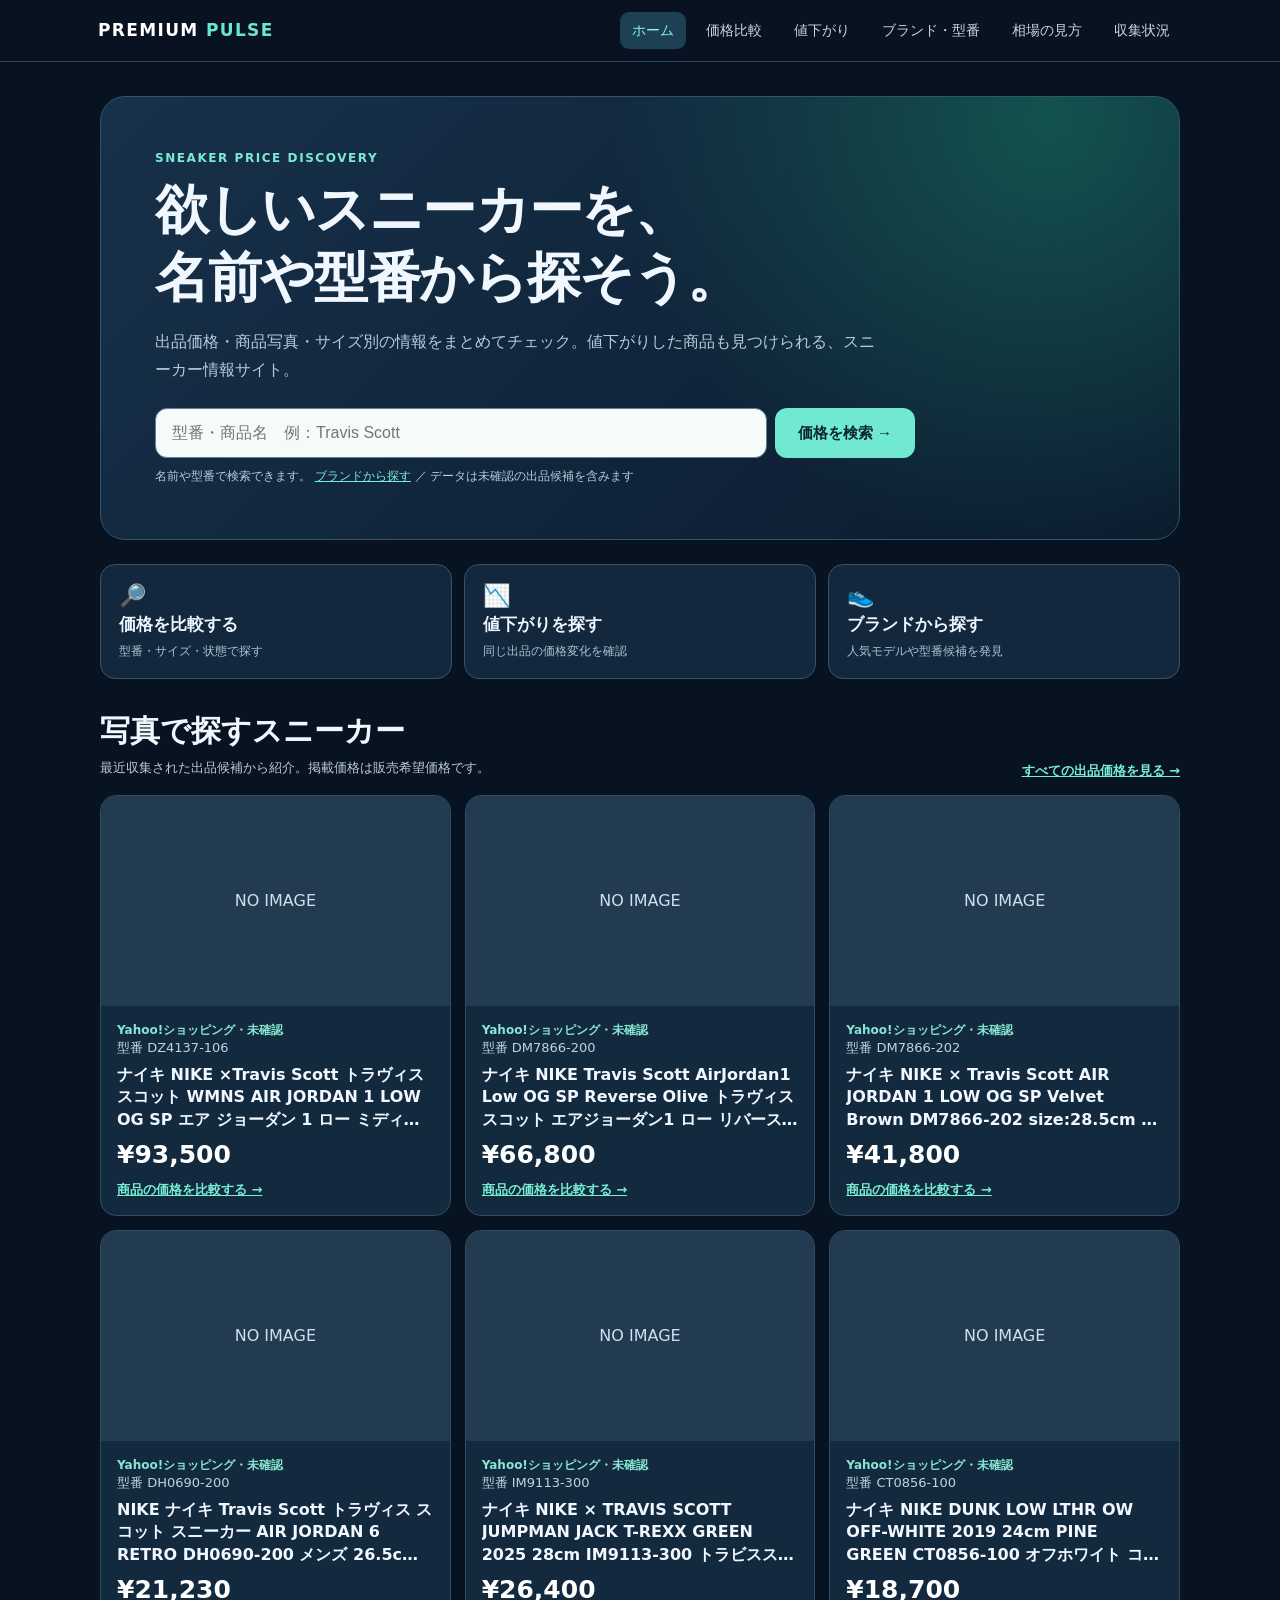
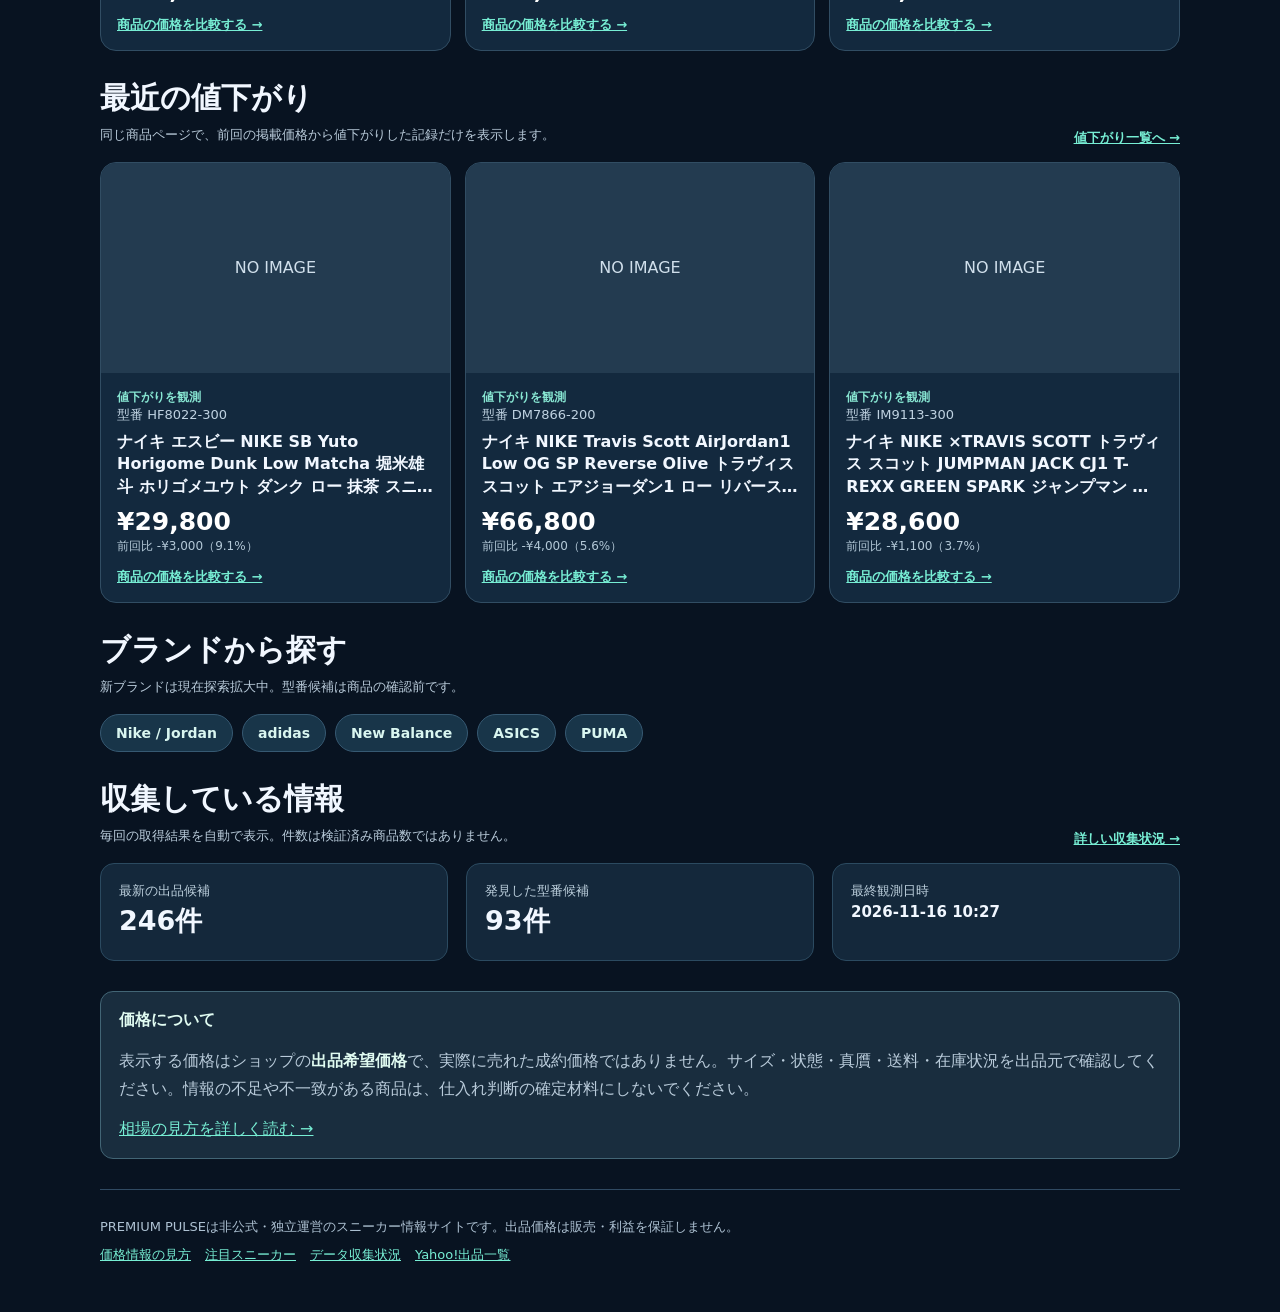
==== commit 4d0cbff3: "Let homepage visitors search by sneaker name as well as SKU" ====
--- a/index.html
+++ b/index.html
@@ -57,14 +57,14 @@
 <main>
 <section class="hero" aria-labelledby="mainTitle">
 <div class="eyebrow">SNEAKER PRICE DISCOVERY</div>
-<h1 id="mainTitle">欲しいスニーカーの価格を、<br>型番で見つけよう。</h1>
+<h1 id="mainTitle">欲しいスニーカーを、<br>名前や型番から探そう。</h1>
 <p>出品価格・商品写真・サイズ別の情報をまとめてチェック。値下がりした商品も見つけられる、スニーカー情報サイト。</p>
 <form class="search-form" id="skuSearch" action="./compare.html" method="get">
-<label class="pp-visually-hidden" for="skuInput">スニーカーの型番</label>
-<input id="skuInput" name="sku" placeholder="型番を入力　例：DZ4137-106" autocomplete="off" maxlength="40" required>
+<label class="pp-visually-hidden" for="skuInput">スニーカーの型番または商品名</label>
+<input id="skuInput" name="q" placeholder="型番・商品名　例：Travis Scott" autocomplete="off" maxlength="40" required>
 <button type="submit">価格を検索 →</button>
 </form>
-<div class="hint">型番が分からない？ <a href="./models.html">ブランド・型番から探す</a> ／ データは未確認の出品候補を含みます</div>
+<div class="hint">名前や型番で検索できます。 <a href="./models.html">ブランドから探す</a> ／ データは未確認の出品候補を含みます</div>
 </section>
 <section class="quick" aria-label="便利な機能">
 <a href="./compare.html"><span class="icon" aria-hidden="true">🔎</span><strong>価格を比較する</strong><small>型番・サイズ・状態で探す</small></a>
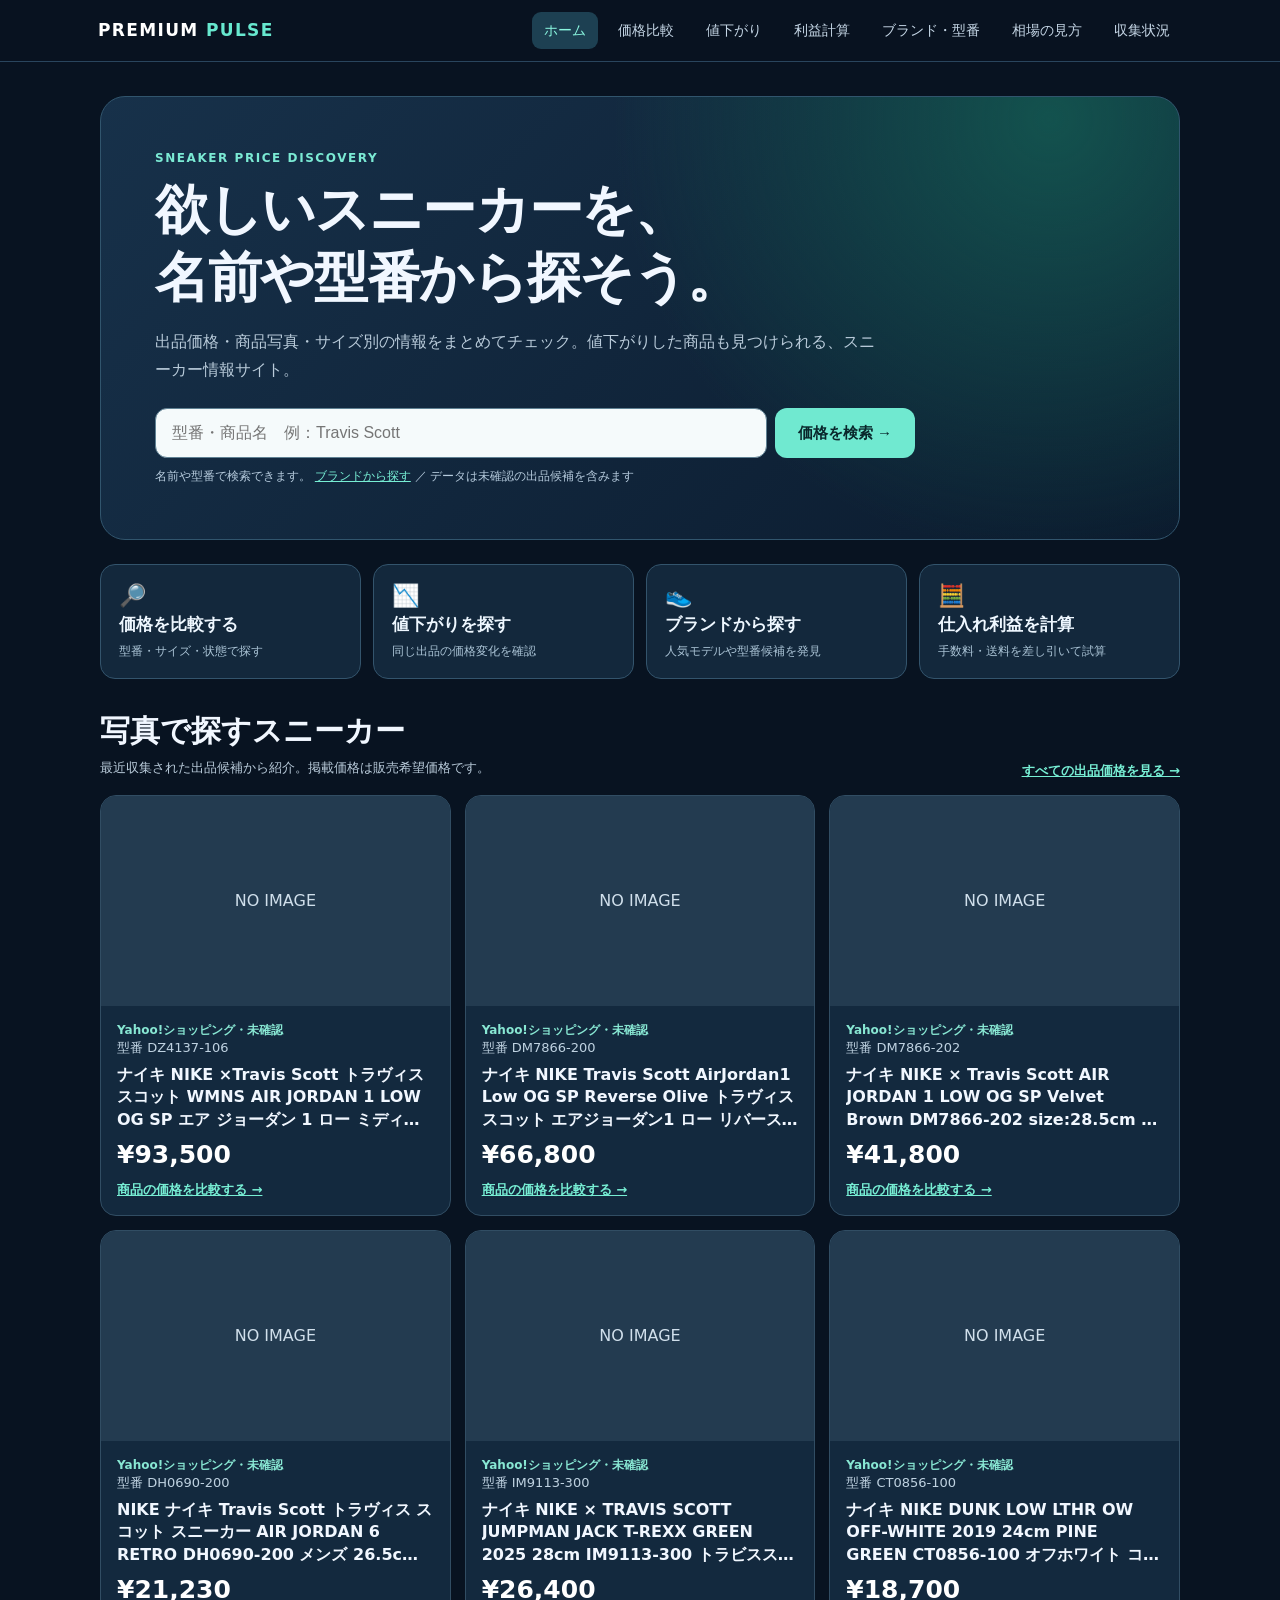
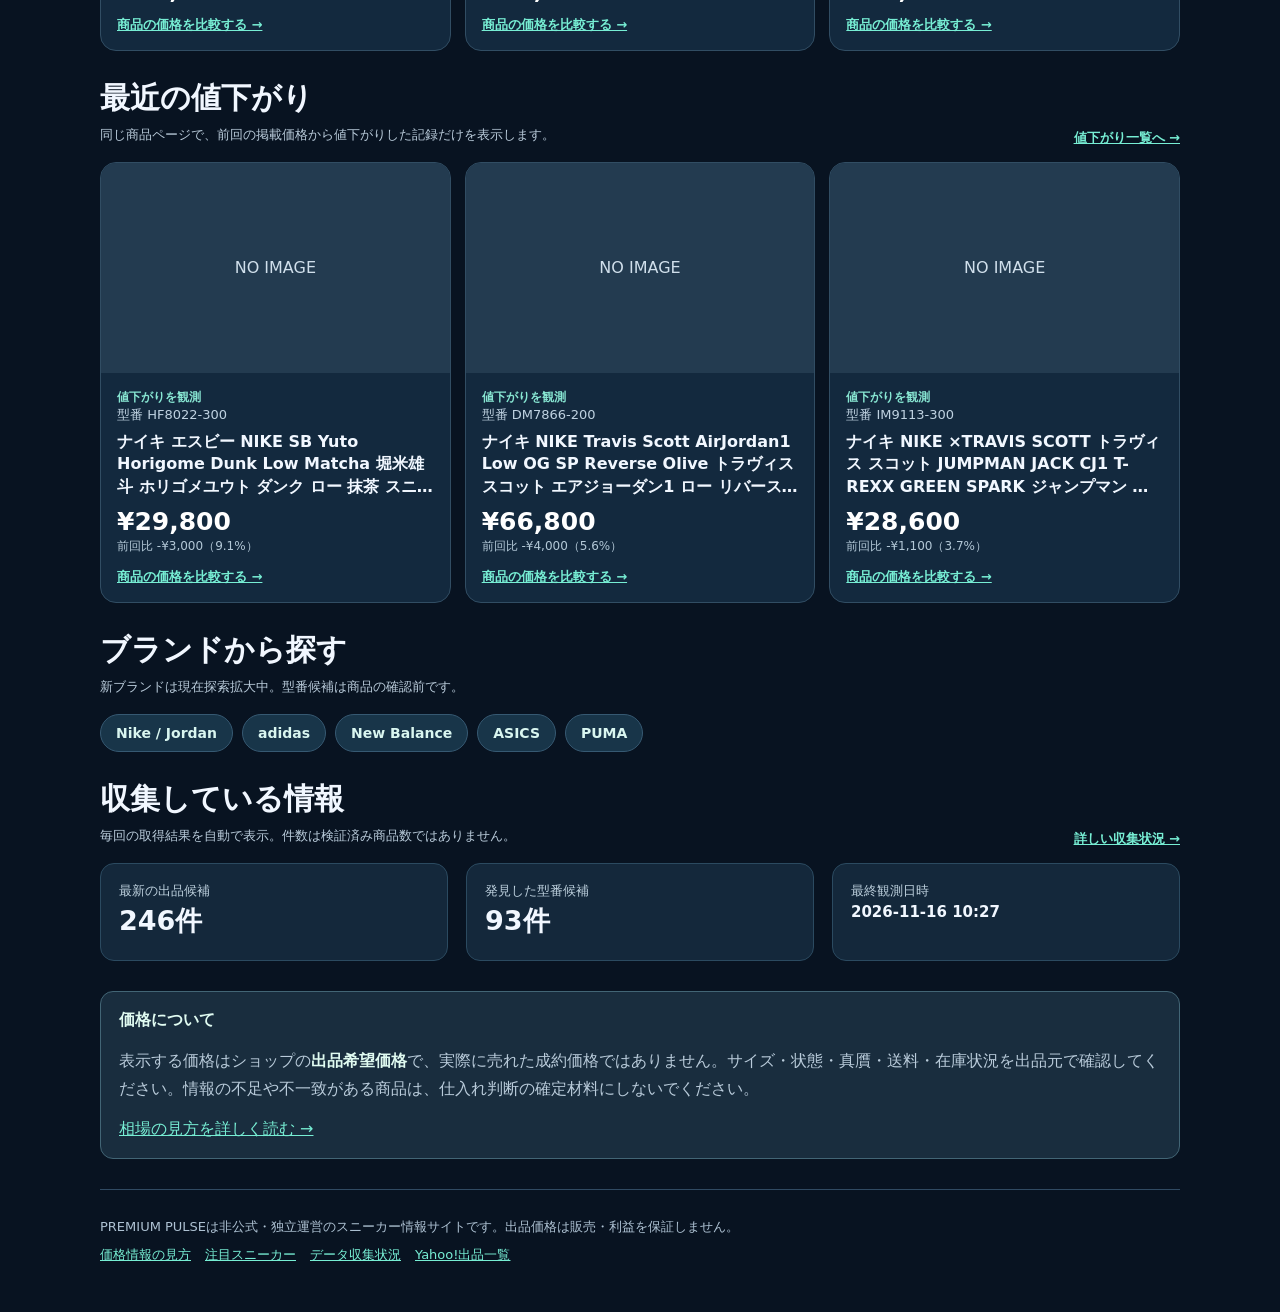
==== commit 438f7a31: "Link resale profit calculator from index.html" ====
--- a/index.html
+++ b/index.html
@@ -18,7 +18,7 @@
 .search-form button,.primary-link{border:0;border-radius:12px;background:#70e9d0;color:#09262b;font-weight:850;padding:13px 23px;cursor:pointer;text-align:center;text-decoration:none;font-size:15px;white-space:nowrap}
 .search-form button:hover,.primary-link:hover{background:#9cf8e5}
 .hint{font-size:12px;color:#b6cbdd}
-.quick{display:grid;grid-template-columns:repeat(3,minmax(0,1fr));gap:12px;margin:20px 0 32px}
+.quick{display:grid;grid-template-columns:repeat(4,minmax(0,1fr));gap:12px;margin:20px 0 32px}
 .quick a{padding:18px;border:1px solid #33546c;border-radius:15px;background:#13283c;text-decoration:none;color:#eef7ff;min-width:0}
 .quick a:hover,.product:hover{border-color:#78dfcb}
 .quick strong{display:block;font-size:17px}.quick small{display:block;margin-top:7px;color:#aac3d5;font-size:12px}
@@ -48,7 +48,7 @@
 footer{border-top:1px solid #304a62;padding:28px 0;margin-top:30px;font-size:13px;color:#aec2d3}
 .footer-links{display:flex;flex-wrap:wrap;gap:14px;margin-top:10px}
 .empty{border:1px dashed #60758a;border-radius:13px;padding:26px;color:#bed0df;grid-column:1/-1}
-@media(max-width:800px){.products{grid-template-columns:repeat(2,minmax(0,1fr))}.quick{grid-template-columns:1fr 1fr}.quick a:last-child{grid-column:1/-1}}
+@media(max-width:800px){.products{grid-template-columns:repeat(2,minmax(0,1fr))}.quick{grid-template-columns:1fr 1fr}.quick a:last-child{grid-column:auto}}
 @media(max-width:540px){main{padding:14px}.hero{padding:25px 18px}.search-form{flex-direction:column}.search-form button{width:100%;min-height:48px}.products{grid-template-columns:1fr 1fr;gap:9px}.photo{height:150px}.product-body{padding:11px}.product h3{font-size:13px;min-height:55px}.price{font-size:20px}.sku{font-size:11px}.source{font-size:11px}.quick{gap:8px}.quick a{padding:12px}.quick strong{font-size:14px}.quick small{font-size:11px}.collection{gap:8px}.collection .metric{min-width:130px;padding:13px}}
 </style>
 <script async src="https://www.googletagmanager.com/gtag/js?id=G-8F23HQRW4W"></script><script>window.dataLayer=window.dataLayer||[];function gtag(){dataLayer.push(arguments)}gtag('js',new Date());gtag('config','G-8F23HQRW4W');</script>
@@ -69,7 +69,7 @@
 <section class="quick" aria-label="便利な機能">
 <a href="./compare.html"><span class="icon" aria-hidden="true">🔎</span><strong>価格を比較する</strong><small>型番・サイズ・状態で探す</small></a>
 <a href="./drops.html"><span class="icon" aria-hidden="true">📉</span><strong>値下がりを探す</strong><small>同じ出品の価格変化を確認</small></a>
-<a href="./models.html"><span class="icon" aria-hidden="true">👟</span><strong>ブランドから探す</strong><small>人気モデルや型番候補を発見</small></a>
+<a href="./models.html"><span class="icon" aria-hidden="true">👟</span><strong>ブランドから探す</strong><small>人気モデルや型番候補を発見</small></a><a href="./profit.html"><span class="icon" aria-hidden="true">🧮</span><strong>仕入れ利益を計算</strong><small>手数料・送料を差し引いて試算</small></a>
 </section>
 <section aria-labelledby="featuredTitle"><div class="section-head"><div><h2 id="featuredTitle">写真で探すスニーカー</h2><p>最近収集された出品候補から紹介。掲載価格は販売希望価格です。</p></div><a class="link-more" href="./compare.html">すべての出品価格を見る →</a></div>
 <div class="products" id="featured" aria-live="polite"><div class="empty">商品情報を読み込み中…</div></div>
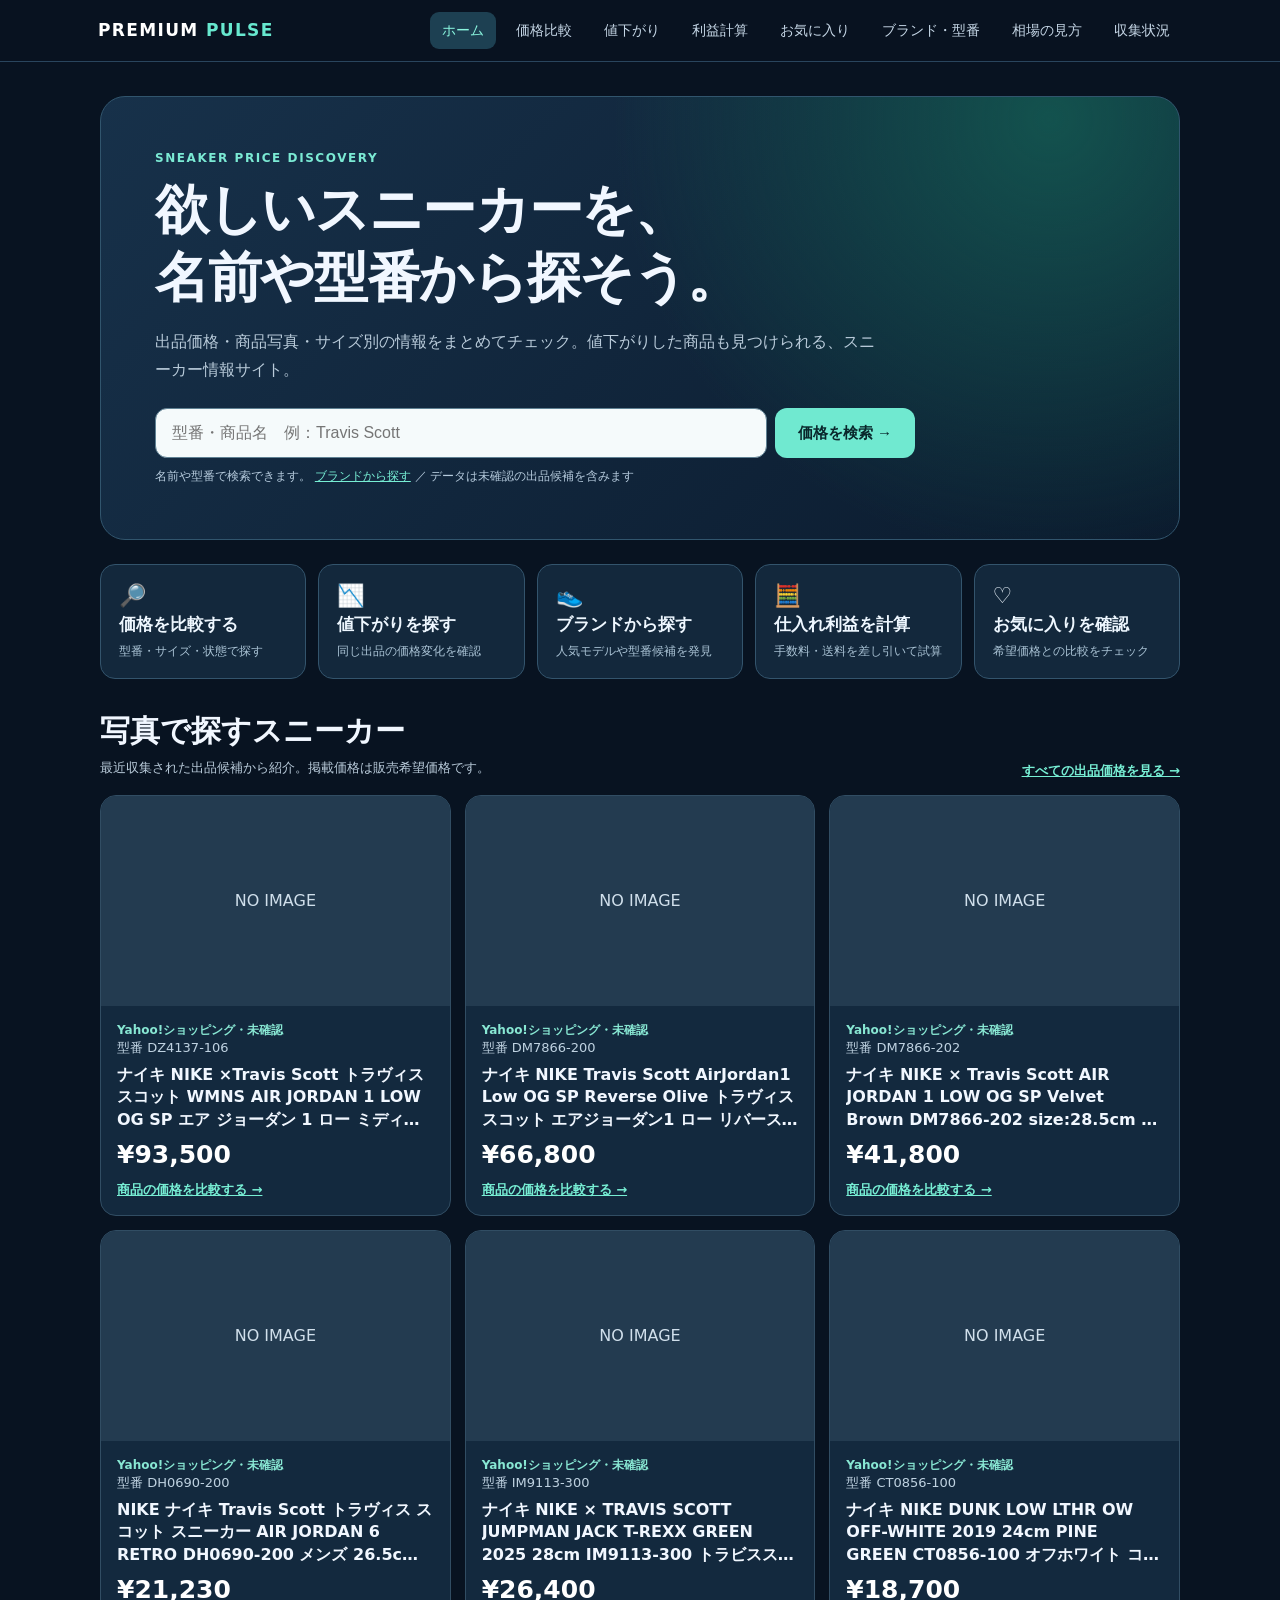
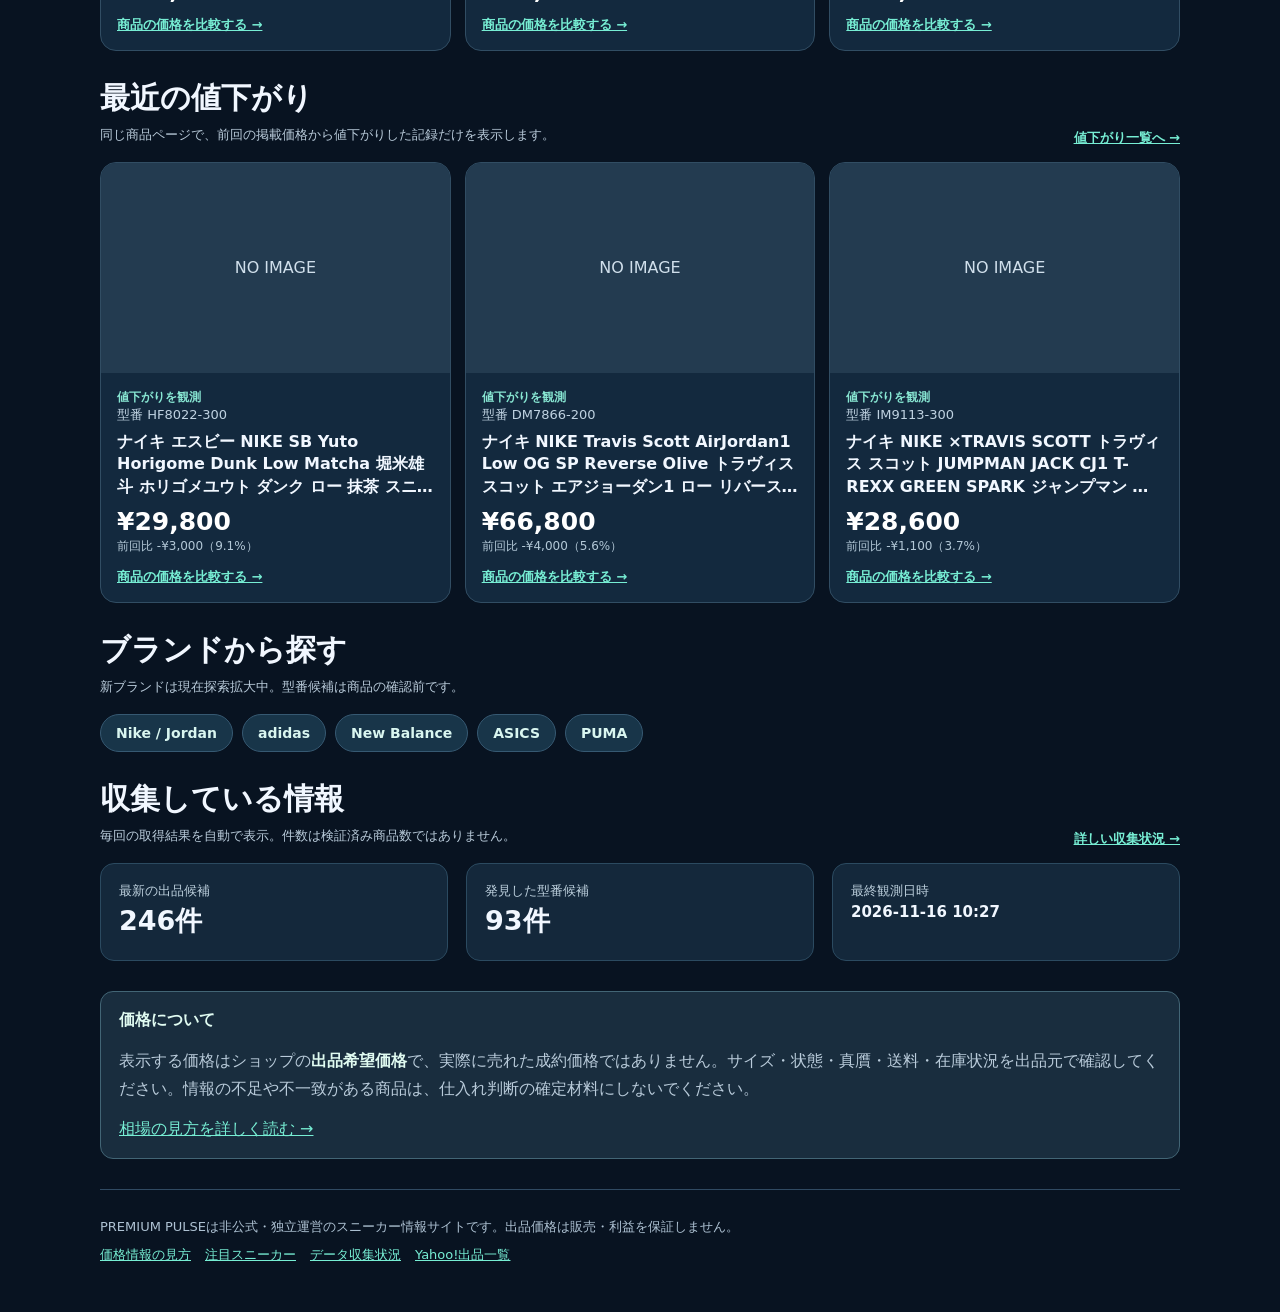
==== commit 92d2679d: "Connect browser-local watchlist to index.html" ====
--- a/index.html
+++ b/index.html
@@ -18,7 +18,7 @@
 .search-form button,.primary-link{border:0;border-radius:12px;background:#70e9d0;color:#09262b;font-weight:850;padding:13px 23px;cursor:pointer;text-align:center;text-decoration:none;font-size:15px;white-space:nowrap}
 .search-form button:hover,.primary-link:hover{background:#9cf8e5}
 .hint{font-size:12px;color:#b6cbdd}
-.quick{display:grid;grid-template-columns:repeat(4,minmax(0,1fr));gap:12px;margin:20px 0 32px}
+.quick{display:grid;grid-template-columns:repeat(5,minmax(0,1fr));gap:12px;margin:20px 0 32px}
 .quick a{padding:18px;border:1px solid #33546c;border-radius:15px;background:#13283c;text-decoration:none;color:#eef7ff;min-width:0}
 .quick a:hover,.product:hover{border-color:#78dfcb}
 .quick strong{display:block;font-size:17px}.quick small{display:block;margin-top:7px;color:#aac3d5;font-size:12px}
@@ -48,7 +48,7 @@
 footer{border-top:1px solid #304a62;padding:28px 0;margin-top:30px;font-size:13px;color:#aec2d3}
 .footer-links{display:flex;flex-wrap:wrap;gap:14px;margin-top:10px}
 .empty{border:1px dashed #60758a;border-radius:13px;padding:26px;color:#bed0df;grid-column:1/-1}
-@media(max-width:800px){.products{grid-template-columns:repeat(2,minmax(0,1fr))}.quick{grid-template-columns:1fr 1fr}.quick a:last-child{grid-column:auto}}
+@media(max-width:800px){.products{grid-template-columns:repeat(2,minmax(0,1fr))}.quick{grid-template-columns:1fr 1fr}.quick a:last-child{grid-column:1/-1}}
 @media(max-width:540px){main{padding:14px}.hero{padding:25px 18px}.search-form{flex-direction:column}.search-form button{width:100%;min-height:48px}.products{grid-template-columns:1fr 1fr;gap:9px}.photo{height:150px}.product-body{padding:11px}.product h3{font-size:13px;min-height:55px}.price{font-size:20px}.sku{font-size:11px}.source{font-size:11px}.quick{gap:8px}.quick a{padding:12px}.quick strong{font-size:14px}.quick small{font-size:11px}.collection{gap:8px}.collection .metric{min-width:130px;padding:13px}}
 </style>
 <script async src="https://www.googletagmanager.com/gtag/js?id=G-8F23HQRW4W"></script><script>window.dataLayer=window.dataLayer||[];function gtag(){dataLayer.push(arguments)}gtag('js',new Date());gtag('config','G-8F23HQRW4W');</script>
@@ -69,7 +69,7 @@
 <section class="quick" aria-label="便利な機能">
 <a href="./compare.html"><span class="icon" aria-hidden="true">🔎</span><strong>価格を比較する</strong><small>型番・サイズ・状態で探す</small></a>
 <a href="./drops.html"><span class="icon" aria-hidden="true">📉</span><strong>値下がりを探す</strong><small>同じ出品の価格変化を確認</small></a>
-<a href="./models.html"><span class="icon" aria-hidden="true">👟</span><strong>ブランドから探す</strong><small>人気モデルや型番候補を発見</small></a><a href="./profit.html"><span class="icon" aria-hidden="true">🧮</span><strong>仕入れ利益を計算</strong><small>手数料・送料を差し引いて試算</small></a>
+<a href="./models.html"><span class="icon" aria-hidden="true">👟</span><strong>ブランドから探す</strong><small>人気モデルや型番候補を発見</small></a><a href="./profit.html"><span class="icon" aria-hidden="true">🧮</span><strong>仕入れ利益を計算</strong><small>手数料・送料を差し引いて試算</small></a><a href="./my-watchlist.html"><span class="icon" aria-hidden="true">♡</span><strong>お気に入りを確認</strong><small>希望価格との比較をチェック</small></a>
 </section>
 <section aria-labelledby="featuredTitle"><div class="section-head"><div><h2 id="featuredTitle">写真で探すスニーカー</h2><p>最近収集された出品候補から紹介。掲載価格は販売希望価格です。</p></div><a class="link-more" href="./compare.html">すべての出品価格を見る →</a></div>
 <div class="products" id="featured" aria-live="polite"><div class="empty">商品情報を読み込み中…</div></div>
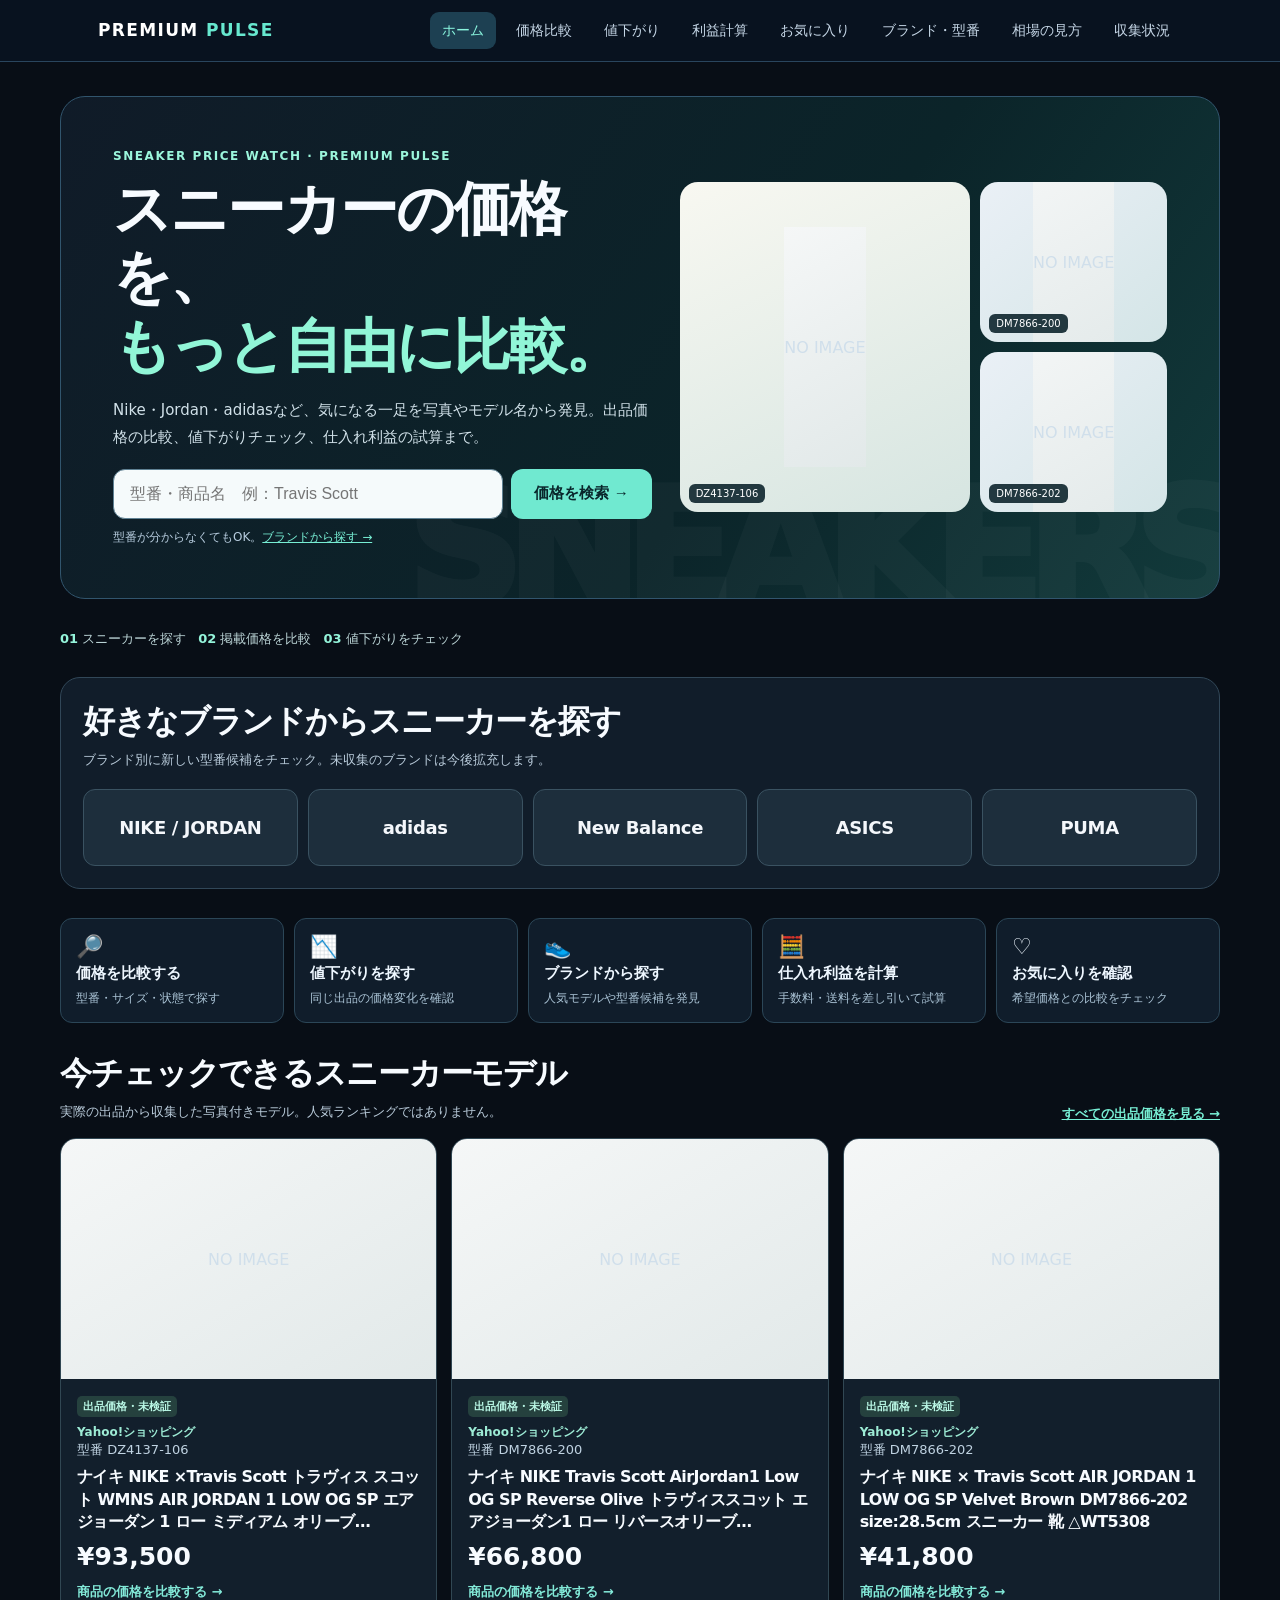
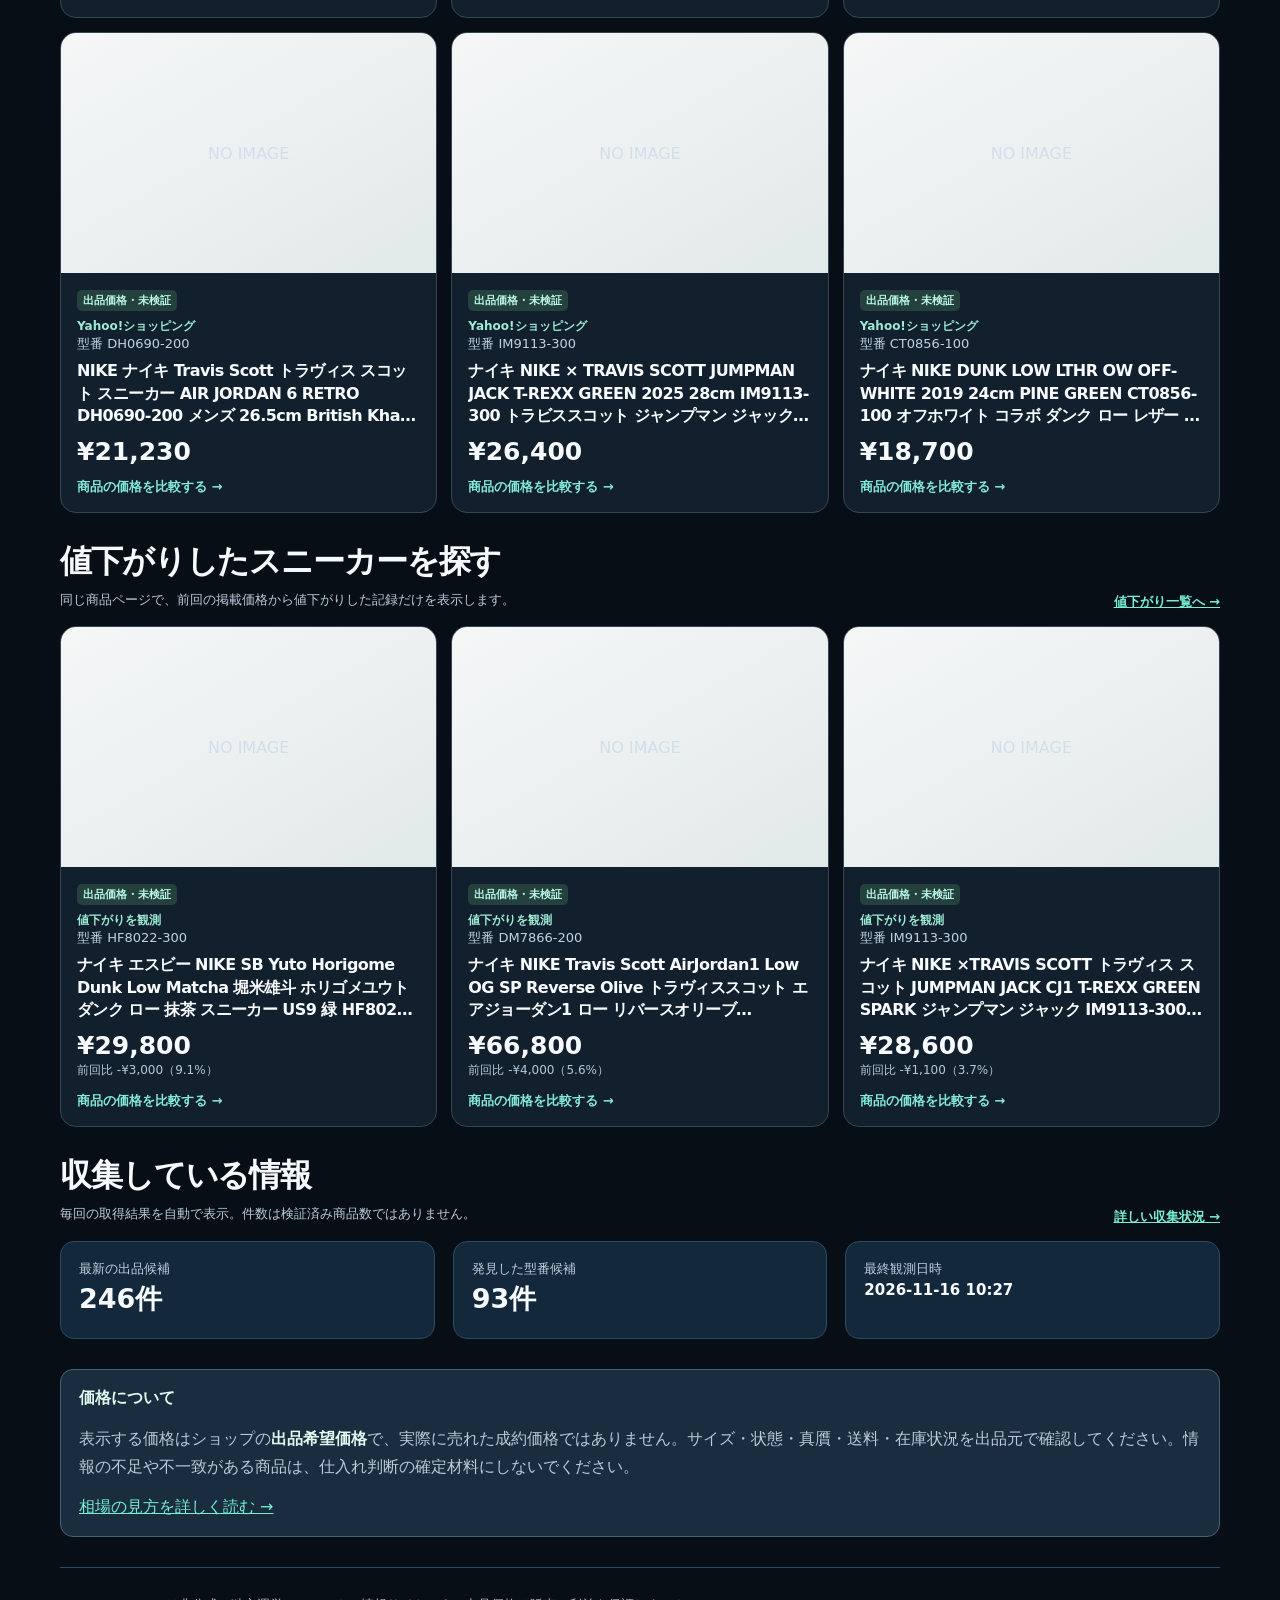
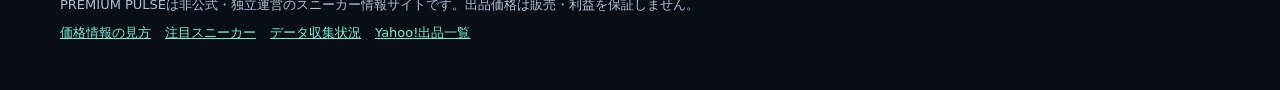
==== commit 466b19fd: "Make homepage sneaker-first with real shoe photo hero, prominent brand discovery and streetwear visu" ====
--- a/index.html
+++ b/index.html
@@ -1,8 +1,8 @@
 <!doctype html>
 <html lang="ja"><head>
 <meta charset="utf-8"><meta name="viewport" content="width=device-width,initial-scale=1">
-<title>PREMIUM PULSE｜スニーカーの出品価格・値下がり情報を検索</title>
-<meta name="description" content="スニーカーの型番から出品価格・商品写真・サイズ・値下がり履歴を検索。Nike、adidas、New Balanceなどの候補情報を掲載。">
+<title>PREMIUM PULSE｜スニーカーの価格比較・モデル検索</title>
+<meta name="description" content="スニーカーの写真からモデルを探し、ブランド別検索・出品価格比較・値下がり情報・利益計算をチェック。未検証の掲載価格は明確に表示。">
 <link rel="stylesheet" href="./site-nav.css">
 <style>
 :root{font-family:system-ui,-apple-system,"Hiragino Kaku Gothic ProN",Meiryo,sans-serif;background:#081321;color:#f1f7ff}
@@ -50,36 +50,73 @@
 .empty{border:1px dashed #60758a;border-radius:13px;padding:26px;color:#bed0df;grid-column:1/-1}
 @media(max-width:800px){.products{grid-template-columns:repeat(2,minmax(0,1fr))}.quick{grid-template-columns:1fr 1fr}.quick a:last-child{grid-column:1/-1}}
 @media(max-width:540px){main{padding:14px}.hero{padding:25px 18px}.search-form{flex-direction:column}.search-form button{width:100%;min-height:48px}.products{grid-template-columns:1fr 1fr;gap:9px}.photo{height:150px}.product-body{padding:11px}.product h3{font-size:13px;min-height:55px}.price{font-size:20px}.sku{font-size:11px}.source{font-size:11px}.quick{gap:8px}.quick a{padding:12px}.quick strong{font-size:14px}.quick small{font-size:11px}.collection{gap:8px}.collection .metric{min-width:130px;padding:13px}}
+
+/* Sneaker-first visual system */
+:root{background:#080e16;color:#f7fbff}
+main{max-width:1200px}h1,h2,h3{letter-spacing:-.035em}
+.hero{position:relative;display:grid;grid-template-columns:minmax(0,1.05fr) minmax(0,.95fr);align-items:center;gap:28px;background:linear-gradient(125deg,#101b28 0%,#0b2429 60%,#123a3b 100%);min-height:410px;overflow:hidden;padding:clamp(23px,4.5vw,52px)}
+.hero:before{content:'SNEAKERS';position:absolute;right:-12px;bottom:-46px;color:#ffffff08;font-size:clamp(80px,13vw,160px);font-weight:1000;letter-spacing:-.1em;pointer-events:none}
+.hero-copy{position:relative;z-index:2}.hero h1{font-size:clamp(31px,4.7vw,58px);line-height:1.18;margin:12px 0 17px}.hero h1 em{font-style:normal;color:#91f6d7}
+.hero .eyebrow{color:#9bf6dc}.hero .intro{color:#d1e1e9;max-width:570px;font-size:15px}.hero .search-form{margin:19px 0 10px}
+.hero-gallery{display:grid;grid-template-columns:1.4fr .9fr;gap:10px;height:330px;position:relative;z-index:1;min-width:0}
+.hero-gallery .hero-shoe{background:#ecf1f0;border-radius:18px;display:flex;align-items:center;justify-content:center;overflow:hidden;position:relative;min-width:0}
+.hero-gallery .hero-shoe:first-child{grid-row:span 2;background:linear-gradient(155deg,#f8f8f1,#d6e5e1)}
+.hero-gallery .hero-shoe:not(:first-child){background:linear-gradient(140deg,#eaf0f6,#d4e5e7)}
+.hero-shoe img{display:block;width:100%;height:100%;object-fit:contain;transform:scale(1.03)}
+.hero-shoe small{position:absolute;bottom:9px;left:9px;border-radius:6px;padding:4px 7px;background:#071f27df;color:#fff;font-size:10px}
+.hero-gallery .hero-shoe:nth-child(2) img,.hero-gallery .hero-shoe:nth-child(3) img{transform:scale(1.11)}
+.intro-strip{display:flex;flex-wrap:wrap;align-items:center;gap:12px;color:#bcd5d7;font-size:13px;margin:5px 0 22px}
+.intro-strip span{padding:7px 0}.intro-strip b{color:#94f4da}
+.brand-showcase{margin:10px 0 29px;background:#111d2a;border:1px solid #314758;border-radius:20px;padding:22px}
+.brand-showcase .section-head{margin:0 0 17px}
+.brands{display:grid;grid-template-columns:repeat(5,minmax(0,1fr));gap:10px;margin:0}
+.brands a{display:flex;align-items:center;justify-content:center;min-height:77px;padding:12px 8px;border-radius:12px;background:#1d2e3c;border:1px solid #3a5261;color:#f4f7fb;font-size:clamp(13px,1.5vw,18px);font-weight:900;text-align:center;letter-spacing:-.02em}
+.brands a:hover{border-color:#8ef4da;background:#264a51;transform:translateY(-2px)}
+.section-head h2{font-size:clamp(24px,3.3vw,32px);font-weight:900}
+.quick{grid-template-columns:repeat(5,minmax(0,1fr));gap:10px;margin:20px 0 29px}.quick a{border:1px solid #2b4657;background:#101d2b;border-radius:12px;padding:15px}.quick strong{font-size:15px}
+.product{border-color:#314753;background:#121f2c;transition:border-color .15s}.photo{background:linear-gradient(150deg,#f5f7f7,#e2e9e9);height:240px}.photo img{background:transparent}
+.product h3{min-height:66px}.price{color:#f7fbff}.product .source{color:#9debd5}
+.product .product-body .mini-link{color:#83ead9;text-decoration:none}
+.product .product-body .mini-link:hover{text-decoration:underline}
+.disclaimer-label{display:inline-block;background:#25413e;color:#baf8e6;font-size:11px;border-radius:5px;padding:3px 6px;font-weight:800;margin-bottom:7px}
+.collection,.notice{max-width:100%}
+@media(max-width:930px){.hero{grid-template-columns:1fr;gap:19px}.hero-gallery{height:235px;grid-template-columns:1.3fr 1fr 1fr}.hero-gallery .hero-shoe:first-child{grid-row:auto}.hero .intro{max-width:720px}}
+@media(max-width:700px){.brands{grid-template-columns:repeat(3,minmax(0,1fr))}.brands a{min-height:62px}.quick{grid-template-columns:repeat(2,minmax(0,1fr))}.quick a:last-child{grid-column:1/-1}.hero-gallery{height:180px}.hero-gallery .hero-shoe{border-radius:11px}.hero-gallery .hero-shoe small{font-size:9px}.brand-showcase{padding:16px}.photo{height:170px}}
+@media(max-width:540px){.hero{padding:21px 16px}.hero-gallery{height:150px;gap:6px}.hero h1{font-size:33px}.hero .intro{font-size:13px}.intro-strip{gap:8px;font-size:12px}.brands{grid-template-columns:repeat(2,minmax(0,1fr))}.brands a{min-height:61px}.quick{gap:8px}.quick a:last-child{grid-column:1/-1}.photo{height:155px}.product h3{font-size:13px}.product .product-body{padding:12px}}
+@media(prefers-reduced-motion:reduce){.brands a{transition:none}.brands a:hover{transform:none}}
 </style>
 <script async src="https://www.googletagmanager.com/gtag/js?id=G-8F23HQRW4W"></script><script>window.dataLayer=window.dataLayer||[];function gtag(){dataLayer.push(arguments)}gtag('js',new Date());gtag('config','G-8F23HQRW4W');</script>
 <script src="./site-nav.js" defer></script>
 </head><body>
 <main>
 <section class="hero" aria-labelledby="mainTitle">
-<div class="eyebrow">SNEAKER PRICE DISCOVERY</div>
-<h1 id="mainTitle">欲しいスニーカーを、<br>名前や型番から探そう。</h1>
-<p>出品価格・商品写真・サイズ別の情報をまとめてチェック。値下がりした商品も見つけられる、スニーカー情報サイト。</p>
+<div class="hero-copy">
+<div class="eyebrow">SNEAKER PRICE WATCH · PREMIUM PULSE</div>
+<h1 id="mainTitle">スニーカーの価格を、<br><em>もっと自由に比較。</em></h1>
+<p class="intro">Nike・Jordan・adidasなど、気になる一足を写真やモデル名から発見。出品価格の比較、値下がりチェック、仕入れ利益の試算まで。</p>
 <form class="search-form" id="skuSearch" action="./compare.html" method="get">
 <label class="pp-visually-hidden" for="skuInput">スニーカーの型番または商品名</label>
 <input id="skuInput" name="q" placeholder="型番・商品名　例：Travis Scott" autocomplete="off" maxlength="40" required>
 <button type="submit">価格を検索 →</button>
 </form>
-<div class="hint">名前や型番で検索できます。 <a href="./models.html">ブランドから探す</a> ／ データは未確認の出品候補を含みます</div>
+<div class="hint">型番が分からなくてもOK。<a href="./models.html">ブランドから探す →</a></div>
+</div>
+<div class="hero-gallery" id="heroGallery" aria-label="収集済みスニーカーの商品写真"><div class="hero-shoe">👟</div><div class="hero-shoe">👟</div><div class="hero-shoe">👟</div></div>
 </section>
+<div class="intro-strip" aria-label="サイトでできること"><span><b>01</b> スニーカーを探す</span><span><b>02</b> 掲載価格を比較</span><span><b>03</b> 値下がりをチェック</span></div>
+<section class="brand-showcase" aria-labelledby="brandTitle"><div class="section-head"><div><h2 id="brandTitle">好きなブランドからスニーカーを探す</h2><p>ブランド別に新しい型番候補をチェック。未収集のブランドは今後拡充します。</p></div></div><div class="brands"><a href="./models.html?brand=Nike">NIKE / JORDAN</a><a href="./models.html?brand=adidas">adidas</a><a href="./models.html?brand=New%20Balance">New Balance</a><a href="./models.html?brand=ASICS">ASICS</a><a href="./models.html?brand=PUMA">PUMA</a></div></section>
 <section class="quick" aria-label="便利な機能">
 <a href="./compare.html"><span class="icon" aria-hidden="true">🔎</span><strong>価格を比較する</strong><small>型番・サイズ・状態で探す</small></a>
 <a href="./drops.html"><span class="icon" aria-hidden="true">📉</span><strong>値下がりを探す</strong><small>同じ出品の価格変化を確認</small></a>
 <a href="./models.html"><span class="icon" aria-hidden="true">👟</span><strong>ブランドから探す</strong><small>人気モデルや型番候補を発見</small></a><a href="./profit.html"><span class="icon" aria-hidden="true">🧮</span><strong>仕入れ利益を計算</strong><small>手数料・送料を差し引いて試算</small></a><a href="./my-watchlist.html"><span class="icon" aria-hidden="true">♡</span><strong>お気に入りを確認</strong><small>希望価格との比較をチェック</small></a>
 </section>
-<section aria-labelledby="featuredTitle"><div class="section-head"><div><h2 id="featuredTitle">写真で探すスニーカー</h2><p>最近収集された出品候補から紹介。掲載価格は販売希望価格です。</p></div><a class="link-more" href="./compare.html">すべての出品価格を見る →</a></div>
+<section aria-labelledby="featuredTitle"><div class="section-head"><div><h2 id="featuredTitle">今チェックできるスニーカーモデル</h2><p>実際の出品から収集した写真付きモデル。人気ランキングではありません。</p></div><a class="link-more" href="./compare.html">すべての出品価格を見る →</a></div>
 <div class="products" id="featured" aria-live="polite"><div class="empty">商品情報を読み込み中…</div></div>
 </section>
-<section aria-labelledby="dropsTitle"><div class="section-head"><div><h2 id="dropsTitle">最近の値下がり</h2><p>同じ商品ページで、前回の掲載価格から値下がりした記録だけを表示します。</p></div><a class="link-more" href="./drops.html">値下がり一覧へ →</a></div>
+<section aria-labelledby="dropsTitle"><div class="section-head"><div><h2 id="dropsTitle">値下がりしたスニーカーを探す</h2><p>同じ商品ページで、前回の掲載価格から値下がりした記録だけを表示します。</p></div><a class="link-more" href="./drops.html">値下がり一覧へ →</a></div>
 <div class="products" id="dropPreview" aria-live="polite"><div class="empty">価格履歴を読み込み中…</div></div>
 </section>
-<section aria-labelledby="brandTitle"><div class="section-head"><div><h2 id="brandTitle">ブランドから探す</h2><p>新ブランドは現在探索拡大中。型番候補は商品の確認前です。</p></div></div>
-<div class="brands"><a href="./models.html?brand=Nike">Nike / Jordan</a><a href="./models.html?brand=adidas">adidas</a><a href="./models.html?brand=New%20Balance">New Balance</a><a href="./models.html?brand=ASICS">ASICS</a><a href="./models.html?brand=PUMA">PUMA</a></div>
-</section>
+
 <section aria-labelledby="collectionTitle"><div class="section-head"><div><h2 id="collectionTitle">収集している情報</h2><p>毎回の取得結果を自動で表示。件数は検証済み商品数ではありません。</p></div><a class="link-more" href="./status.html">詳しい収集状況 →</a></div>
 <div class="collection"><div class="metric"><small>最新の出品候補</small><strong id="listingCount">—</strong></div><div class="metric"><small>発見した型番候補</small><strong id="modelCount">—</strong></div><div class="metric"><small>最終観測日時</small><strong id="observed" style="font-size:15px">確認中…</strong></div></div>
 </section>
@@ -97,12 +134,15 @@
 function addText(root,tag,cls,value){const n=document.createElement(tag);if(cls)n.className=cls;n.textContent=value;root.append(n);return n}
 function empty(root,message){root.replaceChildren();addText(root,'div','empty',message)}
 function card(item,detail){const c=document.createElement('article');c.className='product';c.append(photo(item.image_url,item.name||item.watch_sku||'商品'));
-const b=document.createElement('div');b.className='product-body';addText(b,'div','source',detail?'値下がりを観測':'Yahoo!ショッピング・未確認');addText(b,'div','sku','型番 '+(item.watch_sku||'不明'));addText(b,'h3','',item.name||'商品名未登録');addText(b,'div','price',yen(item.price_jpy));if(detail)addText(b,'div','note','前回比 -'+yen(detail.drop)+'（'+detail.pct.toFixed(1)+'%）');
+const b=document.createElement('div');b.className='product-body';addText(b,'span','disclaimer-label','出品価格・未検証');addText(b,'div','source',detail?'値下がりを観測':'Yahoo!ショッピング');addText(b,'div','sku','型番 '+(item.watch_sku||'不明'));addText(b,'h3','',item.name||'商品名未登録');addText(b,'div','price',yen(item.price_jpy));if(detail)addText(b,'div','note','前回比 -'+yen(detail.drop)+'（'+detail.pct.toFixed(1)+'%）');
 const a=document.createElement('a');a.className='mini-link';a.textContent='商品の価格を比較する →';a.href='./compare.html?sku='+encodeURIComponent(item.watch_sku||'');b.append(a);c.append(b);return c}
 const get=path=>fetch(path,{cache:'no-store'}).then(r=>{if(!r.ok)throw Error('fetch');return r.json()});
 get('./data/review_candidates.json').then(d=>{const rows=(d.candidates||[]).filter(x=>x.verification==='pending'&&x.image_url&&Number.isSafeInteger(x.price_jpy)&&x.price_jpy>0);
 el('listingCount').textContent=(d.candidates||[]).length.toLocaleString('ja-JP')+'件';el('observed').textContent=d.generated_at?d.generated_at.replace('T',' ').slice(0,16):'不明';
 const seen=new Set(),selected=[];for(const x of rows){if(!seen.has(x.watch_sku)){selected.push(x);seen.add(x.watch_sku)}if(selected.length>=6)break}
+const hero=el('heroGallery');hero.replaceChildren();
+for(const item of selected.slice(0,3)){const wrap=document.createElement('div');wrap.className='hero-shoe';wrap.append(photo(item.image_url,item.name));const cap=document.createElement('small');cap.textContent=item.watch_sku||'SNEAKER';wrap.append(cap);hero.append(wrap)}
+if(!selected.length){const fallback=document.createElement('div');fallback.className='hero-shoe';fallback.textContent='👟';hero.append(fallback)}
 const target=el('featured');target.replaceChildren();if(!selected.length){empty(target,'現在表示できる写真付き出品候補はありません。');return}for(const item of selected)target.append(card(item));}).catch(()=>{empty(el('featured'),'商品情報を読み込めませんでした。更新してお試しください。');el('listingCount').textContent='取得できません'});
 get('./data/discovery_queue.json').then(d=>{el('modelCount').textContent=(d.candidates||[]).length.toLocaleString('ja-JP')+'件'}).catch(()=>el('modelCount').textContent='取得できません');
 Promise.all([get('./data/price_history.json'),get('./data/review_candidates.json')]).then(([history,current])=>{
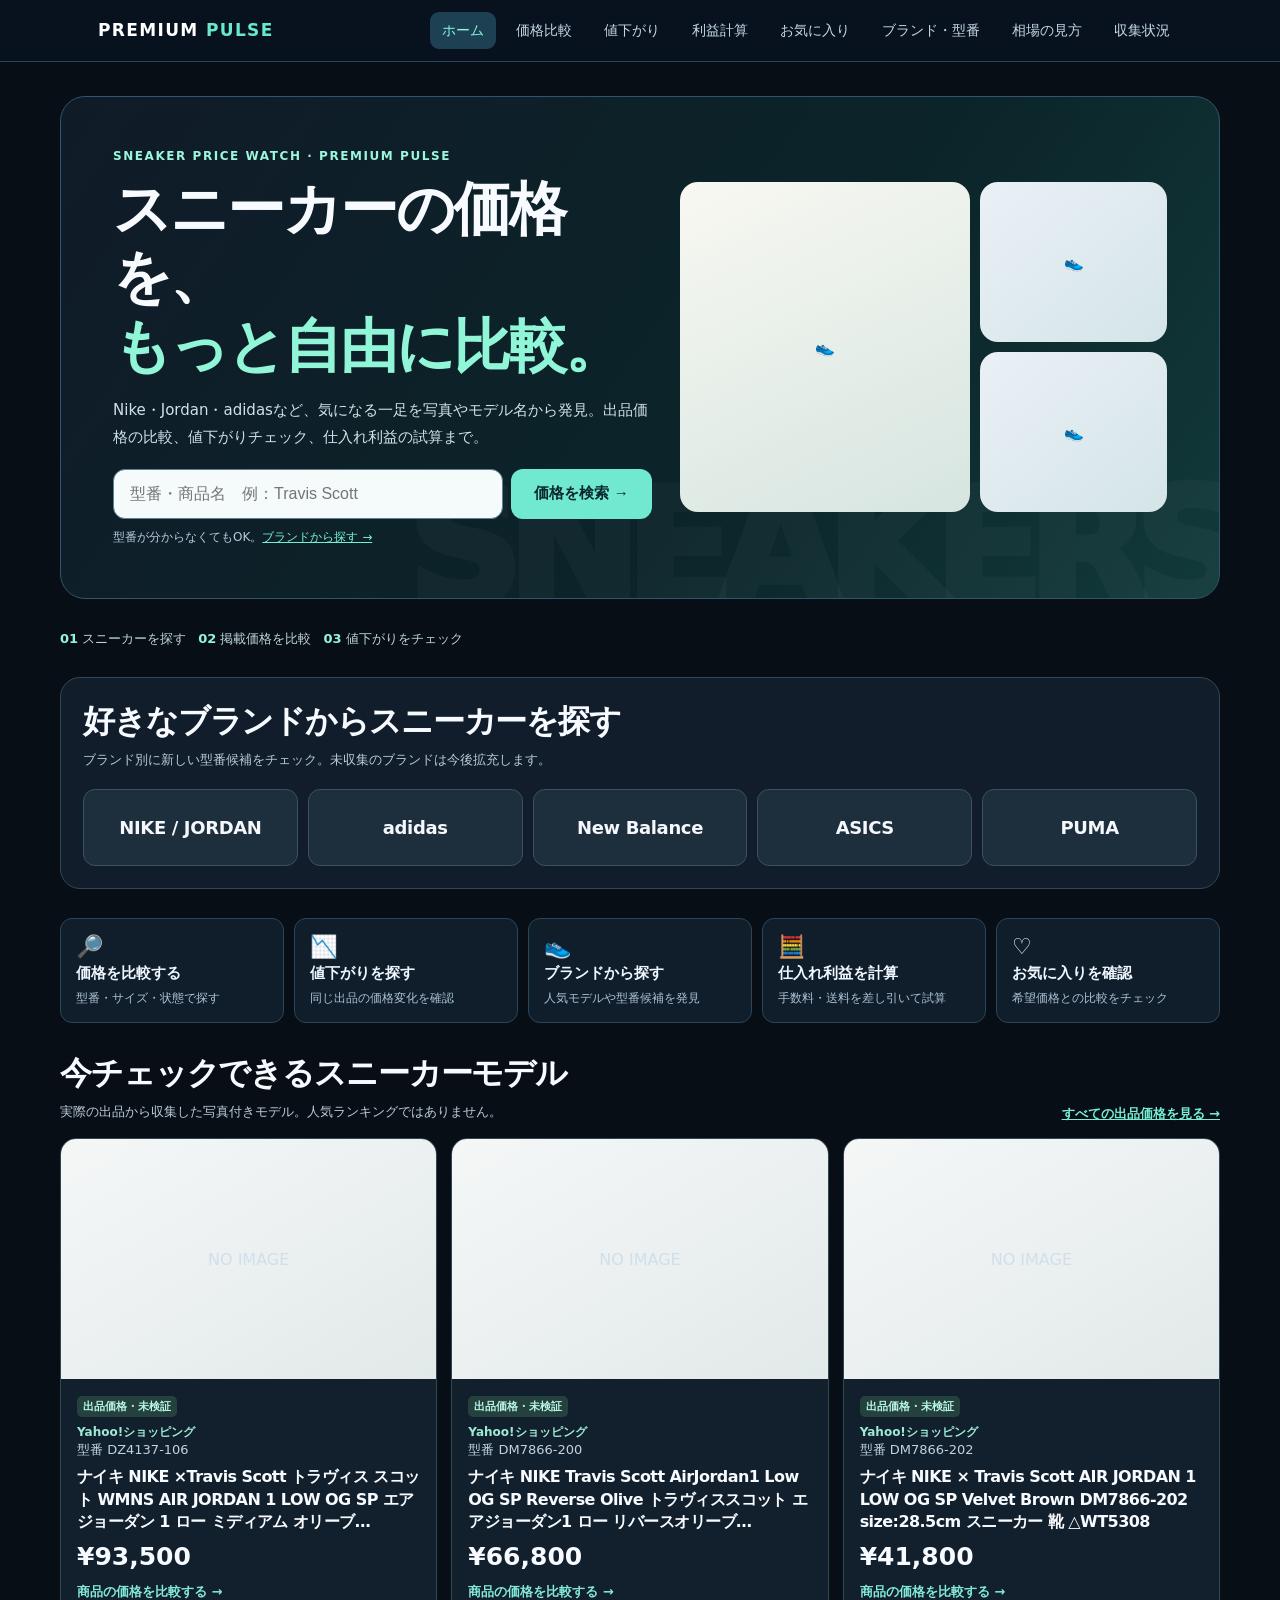
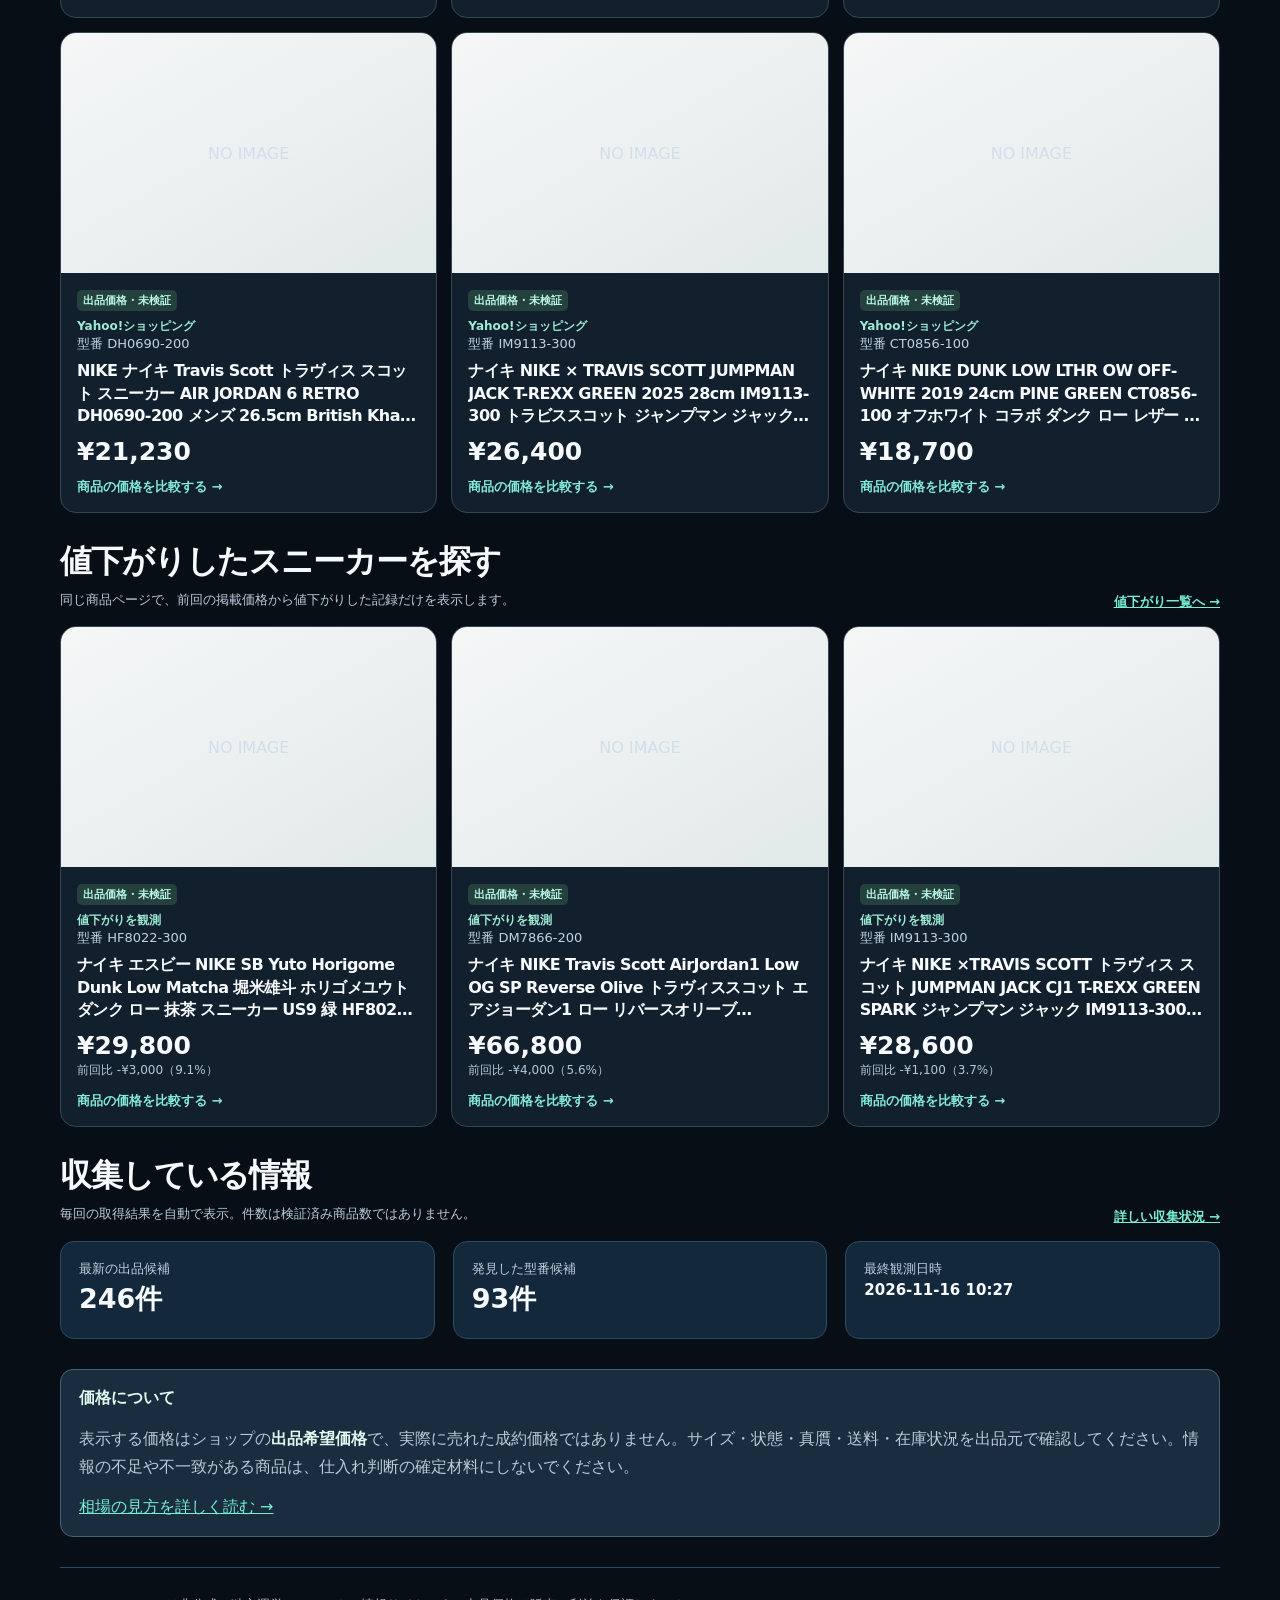
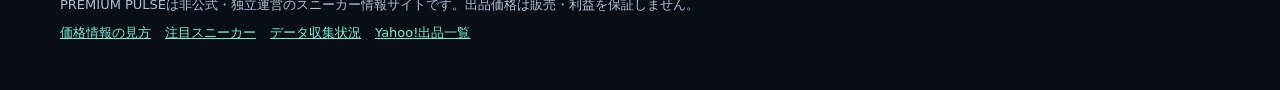
==== commit f408e18b: "Render actual sneaker photos as clickable hero links without nested image card layout" ====
--- a/index.html
+++ b/index.html
@@ -62,7 +62,7 @@
 .hero-gallery .hero-shoe{background:#ecf1f0;border-radius:18px;display:flex;align-items:center;justify-content:center;overflow:hidden;position:relative;min-width:0}
 .hero-gallery .hero-shoe:first-child{grid-row:span 2;background:linear-gradient(155deg,#f8f8f1,#d6e5e1)}
 .hero-gallery .hero-shoe:not(:first-child){background:linear-gradient(140deg,#eaf0f6,#d4e5e7)}
-.hero-shoe img{display:block;width:100%;height:100%;object-fit:contain;transform:scale(1.03)}
+.hero-shoe img{display:block;width:100%;height:100%;object-fit:contain;transform:scale(1.03)}.hero-shoe a{display:block;width:100%;height:100%}
 .hero-shoe small{position:absolute;bottom:9px;left:9px;border-radius:6px;padding:4px 7px;background:#071f27df;color:#fff;font-size:10px}
 .hero-gallery .hero-shoe:nth-child(2) img,.hero-gallery .hero-shoe:nth-child(3) img{transform:scale(1.11)}
 .intro-strip{display:flex;flex-wrap:wrap;align-items:center;gap:12px;color:#bcd5d7;font-size:13px;margin:5px 0 22px}
@@ -141,7 +141,7 @@
 el('listingCount').textContent=(d.candidates||[]).length.toLocaleString('ja-JP')+'件';el('observed').textContent=d.generated_at?d.generated_at.replace('T',' ').slice(0,16):'不明';
 const seen=new Set(),selected=[];for(const x of rows){if(!seen.has(x.watch_sku)){selected.push(x);seen.add(x.watch_sku)}if(selected.length>=6)break}
 const hero=el('heroGallery');hero.replaceChildren();
-for(const item of selected.slice(0,3)){const wrap=document.createElement('div');wrap.className='hero-shoe';wrap.append(photo(item.image_url,item.name));const cap=document.createElement('small');cap.textContent=item.watch_sku||'SNEAKER';wrap.append(cap);hero.append(wrap)}
+for(const item of selected.slice(0,3)){const wrap=document.createElement('div');wrap.className='hero-shoe';const u=safeUrl(item.image_url);if(u&&u.hostname.endsWith('yimg.jp')){const a=document.createElement('a');a.href='./compare.html?sku='+encodeURIComponent(item.watch_sku||'');a.setAttribute('aria-label',(item.watch_sku||'スニーカー')+'の価格を見る');const im=document.createElement('img');im.src=u.href;im.alt=item.name+'の商品写真';im.loading='eager';im.referrerPolicy='no-referrer';im.onerror=()=>{a.remove();wrap.textContent='👟'};a.append(im);wrap.append(a)}else wrap.textContent='👟';const cap=document.createElement('small');cap.textContent=item.watch_sku||'SNEAKER';wrap.append(cap);hero.append(wrap)}
 if(!selected.length){const fallback=document.createElement('div');fallback.className='hero-shoe';fallback.textContent='👟';hero.append(fallback)}
 const target=el('featured');target.replaceChildren();if(!selected.length){empty(target,'現在表示できる写真付き出品候補はありません。');return}for(const item of selected)target.append(card(item));}).catch(()=>{empty(el('featured'),'商品情報を読み込めませんでした。更新してお試しください。');el('listingCount').textContent='取得できません'});
 get('./data/discovery_queue.json').then(d=>{el('modelCount').textContent=(d.candidates||[]).length.toLocaleString('ja-JP')+'件'}).catch(()=>el('modelCount').textContent='取得できません');
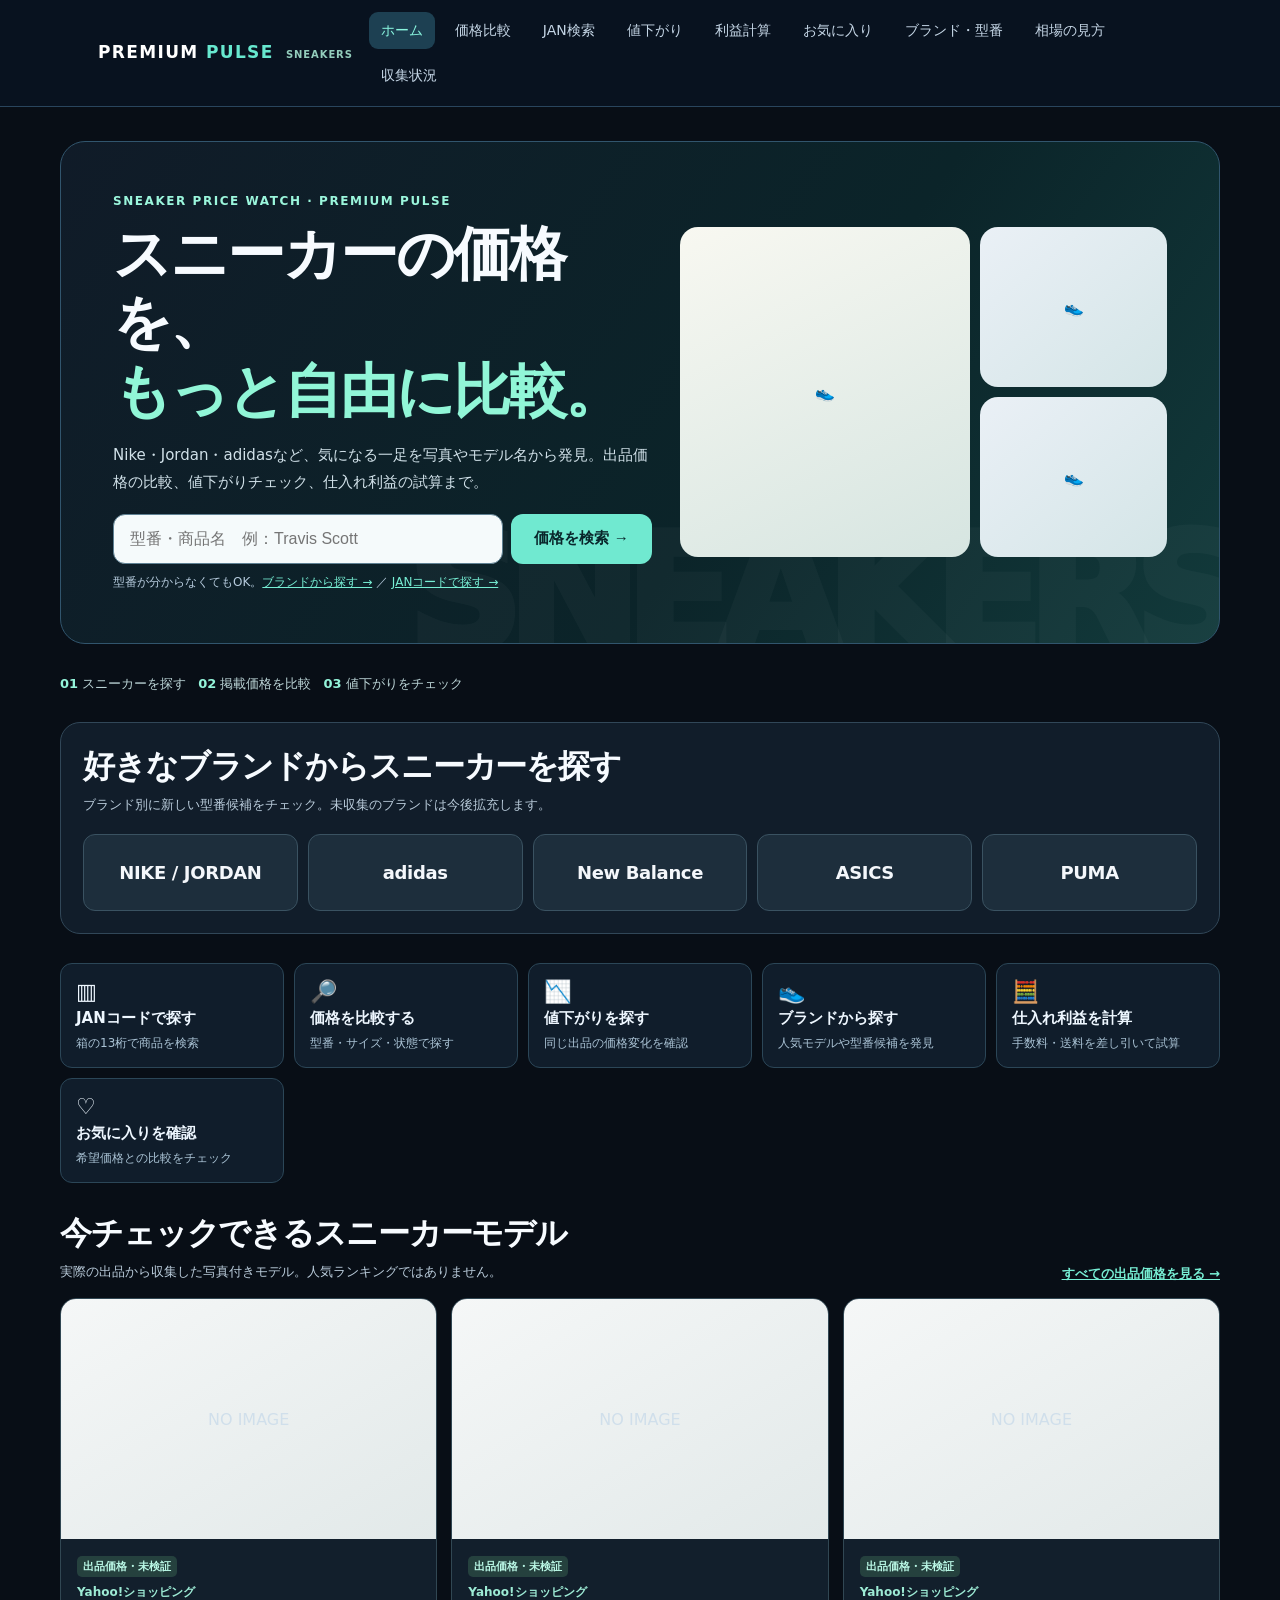
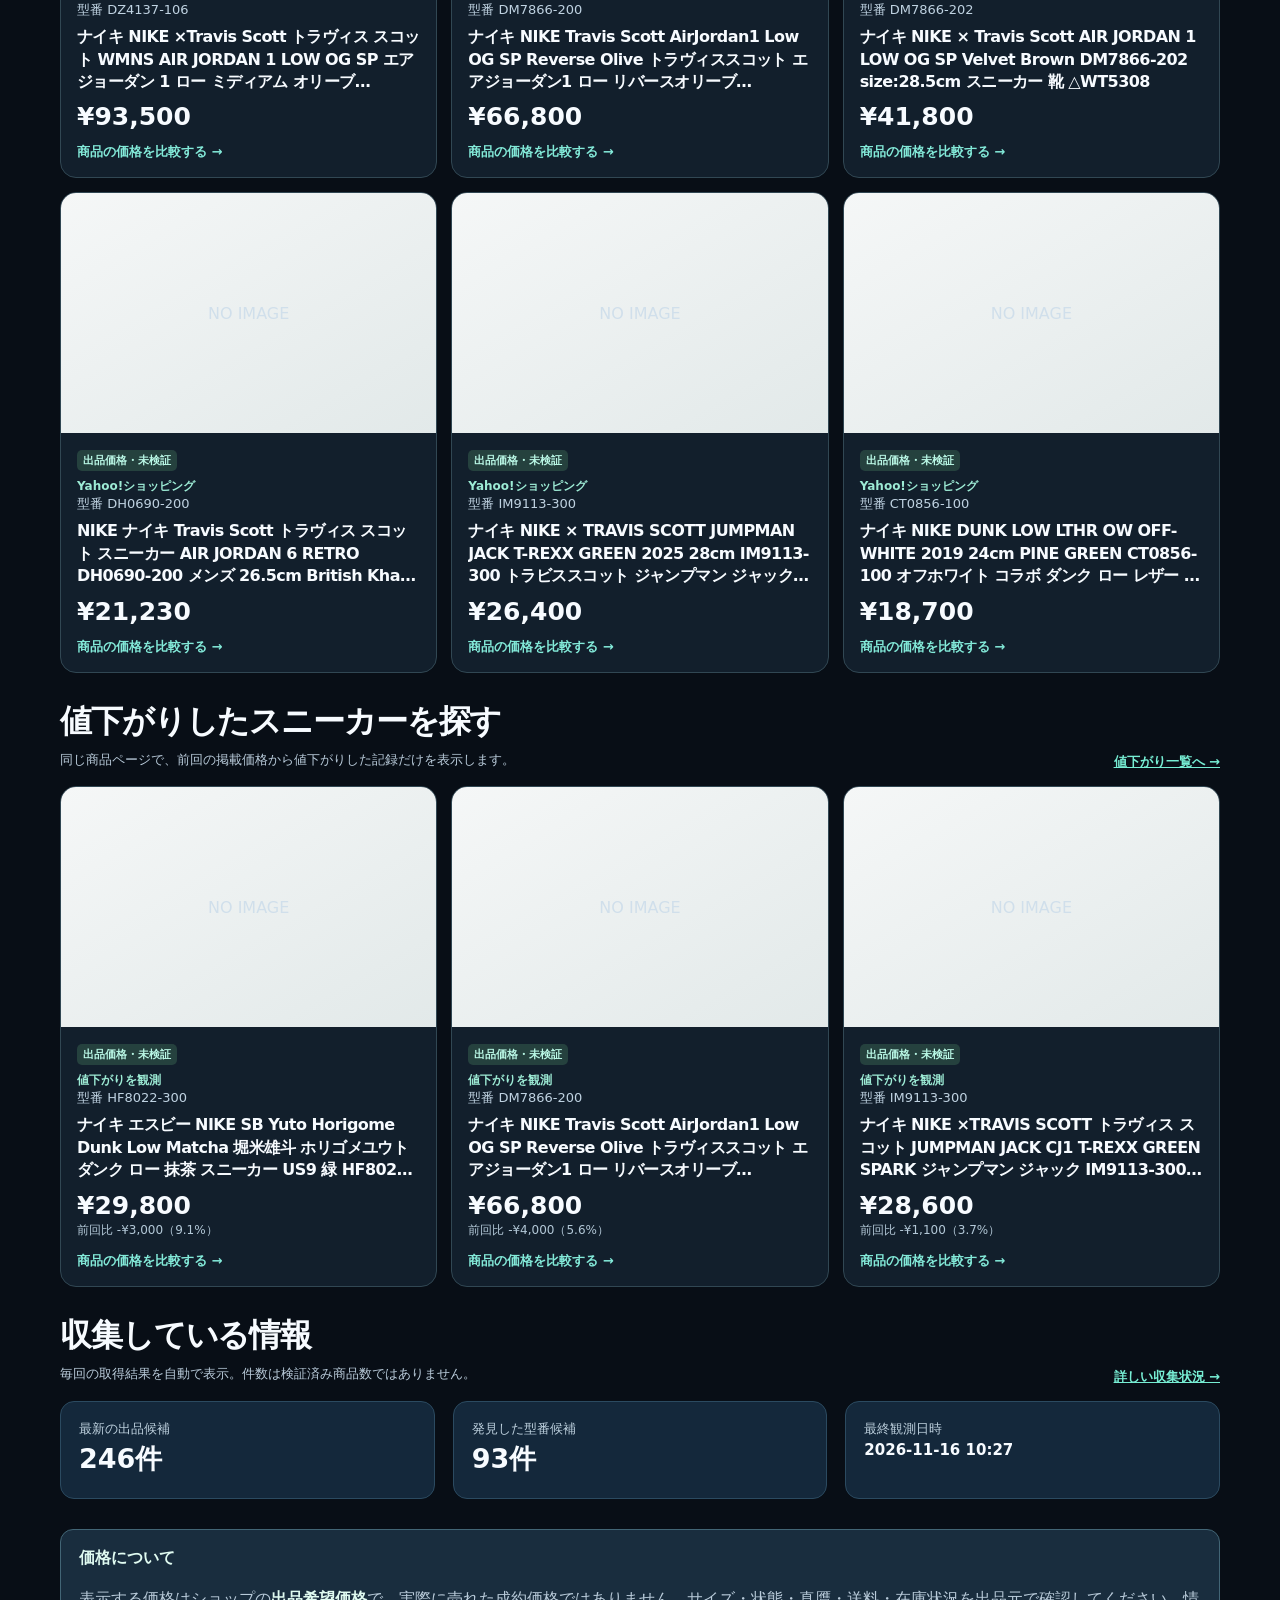
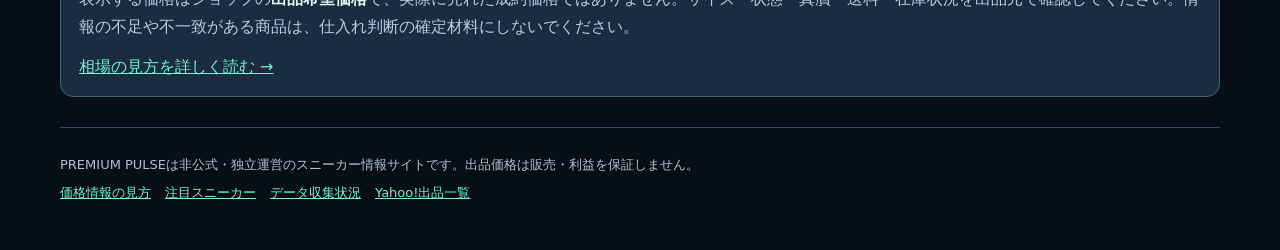
==== commit 45c72973: "Link JAN barcode search from index.html" ====
--- a/index.html
+++ b/index.html
@@ -99,13 +99,14 @@
 <input id="skuInput" name="q" placeholder="型番・商品名　例：Travis Scott" autocomplete="off" maxlength="40" required>
 <button type="submit">価格を検索 →</button>
 </form>
-<div class="hint">型番が分からなくてもOK。<a href="./models.html">ブランドから探す →</a></div>
+<div class="hint">型番が分からなくてもOK。<a href="./models.html">ブランドから探す →</a> ／ <a href="./jan.html">JANコードで探す →</a></div>
 </div>
 <div class="hero-gallery" id="heroGallery" aria-label="収集済みスニーカーの商品写真"><div class="hero-shoe">👟</div><div class="hero-shoe">👟</div><div class="hero-shoe">👟</div></div>
 </section>
 <div class="intro-strip" aria-label="サイトでできること"><span><b>01</b> スニーカーを探す</span><span><b>02</b> 掲載価格を比較</span><span><b>03</b> 値下がりをチェック</span></div>
 <section class="brand-showcase" aria-labelledby="brandTitle"><div class="section-head"><div><h2 id="brandTitle">好きなブランドからスニーカーを探す</h2><p>ブランド別に新しい型番候補をチェック。未収集のブランドは今後拡充します。</p></div></div><div class="brands"><a href="./models.html?brand=Nike">NIKE / JORDAN</a><a href="./models.html?brand=adidas">adidas</a><a href="./models.html?brand=New%20Balance">New Balance</a><a href="./models.html?brand=ASICS">ASICS</a><a href="./models.html?brand=PUMA">PUMA</a></div></section>
 <section class="quick" aria-label="便利な機能">
+<a href="./jan.html"><span class="icon" aria-hidden="true">▥</span><strong>JANコードで探す</strong><small>箱の13桁で商品を検索</small></a>
 <a href="./compare.html"><span class="icon" aria-hidden="true">🔎</span><strong>価格を比較する</strong><small>型番・サイズ・状態で探す</small></a>
 <a href="./drops.html"><span class="icon" aria-hidden="true">📉</span><strong>値下がりを探す</strong><small>同じ出品の価格変化を確認</small></a>
 <a href="./models.html"><span class="icon" aria-hidden="true">👟</span><strong>ブランドから探す</strong><small>人気モデルや型番候補を発見</small></a><a href="./profit.html"><span class="icon" aria-hidden="true">🧮</span><strong>仕入れ利益を計算</strong><small>手数料・送料を差し引いて試算</small></a><a href="./my-watchlist.html"><span class="icon" aria-hidden="true">♡</span><strong>お気に入りを確認</strong><small>希望価格との比較をチェック</small></a>
--- a/site-nav.css
+++ b/site-nav.css
@@ -4,7 +4,7 @@
 .pp-nav{position:sticky;top:0;z-index:30;background:rgba(9,19,33,.97);border-bottom:1px solid #29455d;backdrop-filter:blur(12px);font:500 14px/1.5 system-ui,-apple-system,sans-serif}
 .pp-nav-inner{max-width:1120px;margin:auto;padding:12px 18px;display:flex;align-items:center;justify-content:space-between;gap:16px}
 .pp-brand{font-size:17px;font-weight:900;letter-spacing:.08em;color:#fff!important;text-decoration:none;white-space:nowrap}
-.pp-brand span{color:#67e8cf}
+.pp-brand span{color:#67e8cf}.pp-nav-tagline{font-size:10px;color:#93cdbc;margin-left:5px;letter-spacing:.09em}
 .pp-links{display:flex;align-items:center;flex-wrap:wrap;gap:8px}
 .pp-links a,.pp-mobile a{color:#c5d6e6!important;text-decoration:none;border-radius:9px;padding:8px 12px;display:block}
 .pp-links a[aria-current="page"],.pp-links a:hover,.pp-mobile a[aria-current="page"]{background:#1d4052;color:#8af6df!important}
@@ -16,4 +16,4 @@
 body.pp-nav-loaded main>header{display:none!important}
 .pp-visually-hidden{position:absolute;width:1px;height:1px;padding:0;margin:-1px;overflow:hidden;clip:rect(0,0,0,0);white-space:nowrap;border:0}
 a:focus-visible,button:focus-visible,input:focus-visible,select:focus-visible,summary:focus-visible{outline:3px solid #73e8d7;outline-offset:2px}
-@media(max-width:780px){.pp-links{display:none}.pp-menu{display:block}.pp-nav-inner{padding:11px 15px}}
+@media(max-width:1120px){.pp-links{display:none}.pp-menu{display:block}.pp-nav-inner{padding:11px 15px}}
